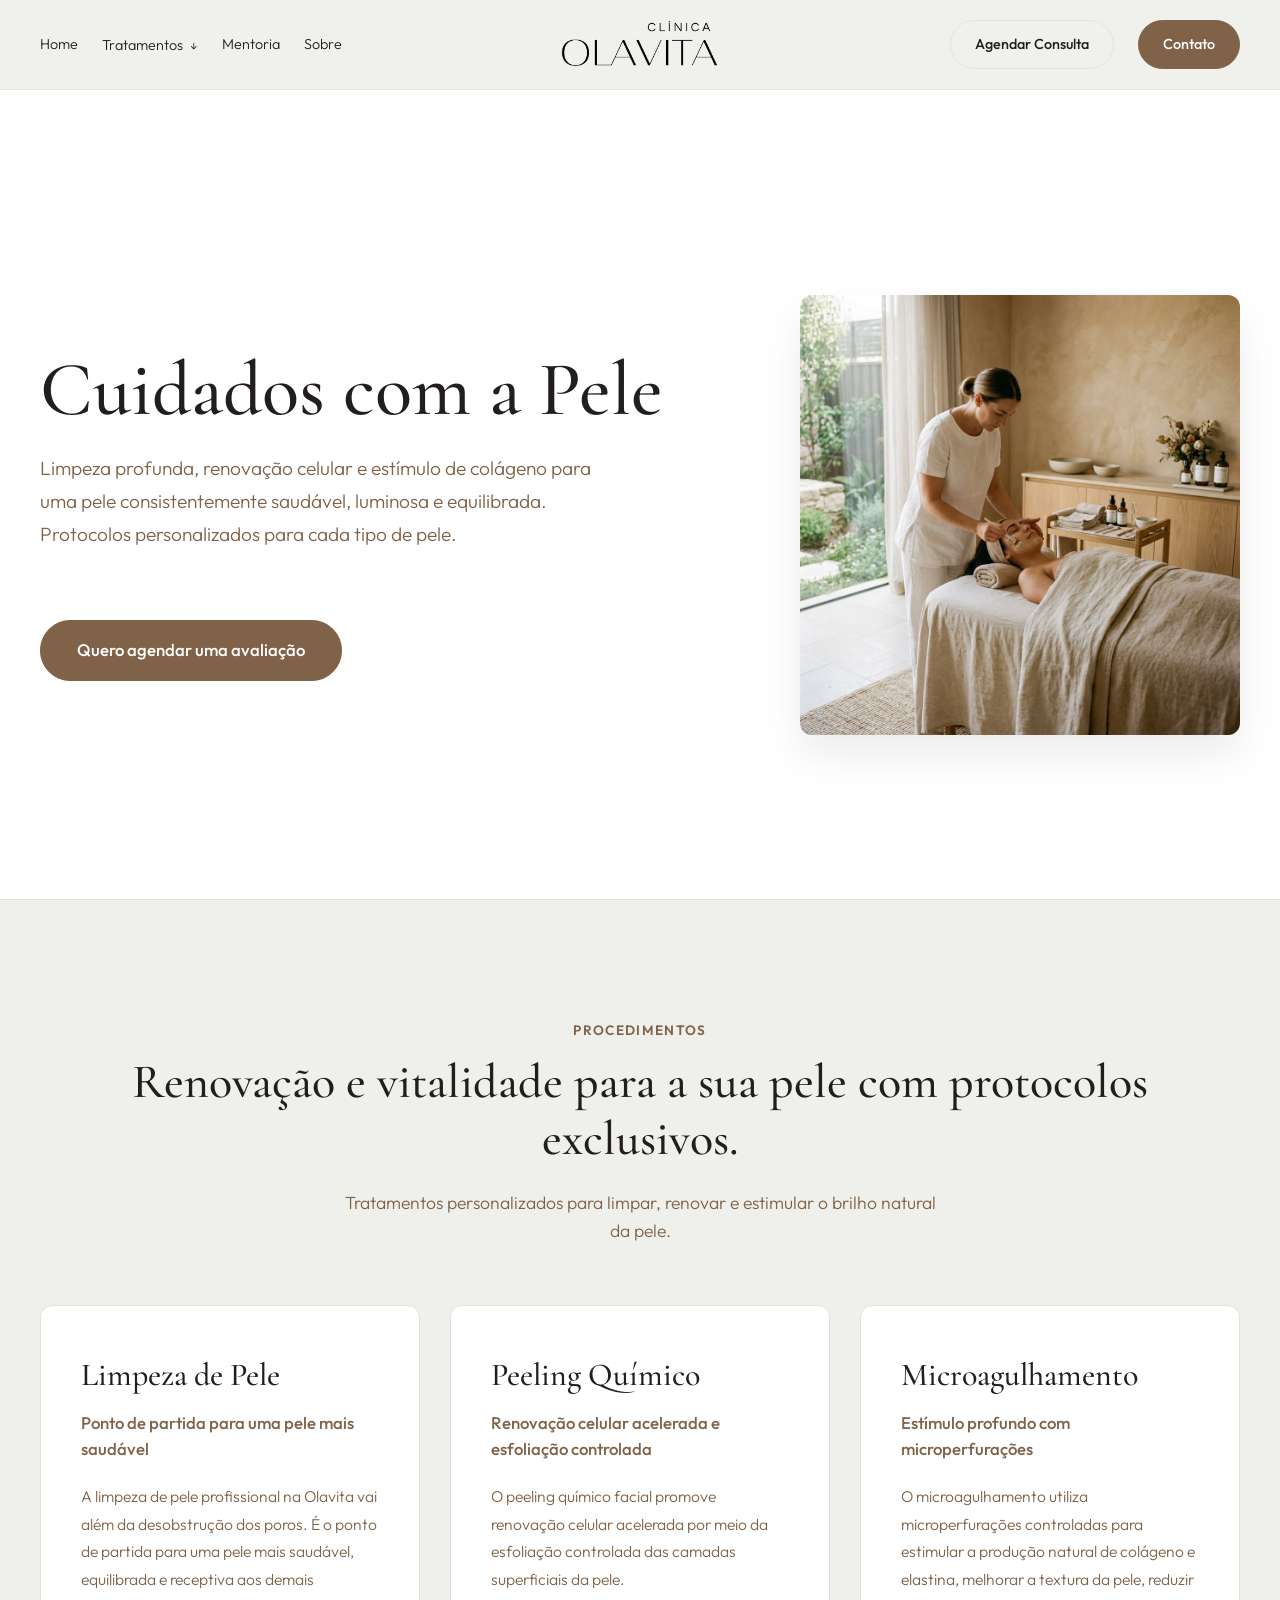
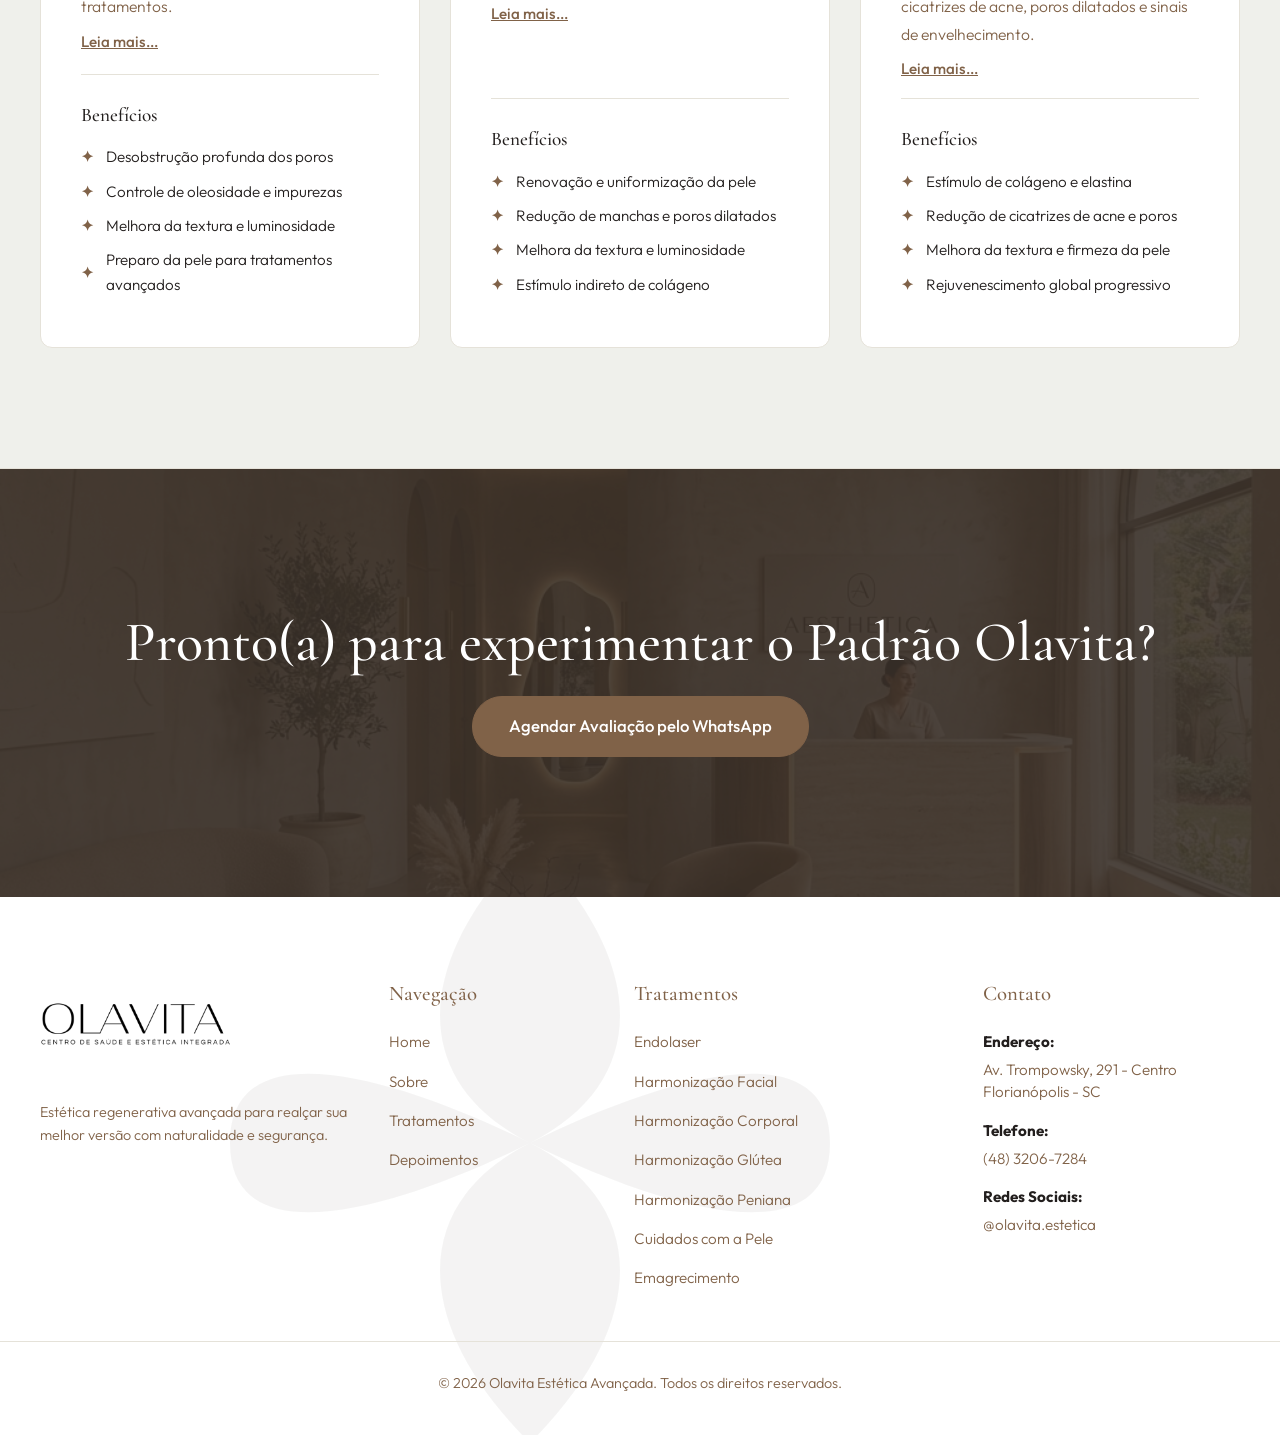
==== cuidados-pele.html @ 31200c5f "Add files via upload" ====
<!DOCTYPE html>
<html lang="pt-BR">
<head>
    <meta charset="UTF-8">
    <meta name="viewport" content="width=device-width, initial-scale=1.0">
    <title>Cuidados com a Pele - Olavita Estética Regenerativa</title>
    <meta name="description" content="Limpeza profunda, renovação celular e estímulo de colágeno para uma pele consistentemente saudável, luminosa e equilibrada.">
    <link rel="preconnect" href="https://fonts.googleapis.com">
    <link rel="preconnect" href="https://fonts.gstatic.com" crossorigin>
    <link href="https://fonts.googleapis.com/css2?family=Cormorant+Garamond:wght@400;500;600&family=Outfit:wght@300;400;500;600&display=swap" rel="stylesheet">
    <link rel="stylesheet" href="style.css">
    <link rel="icon" type="image/png" href="Favicon.png?v=3">
    <link rel="icon" type="image/svg+xml" href="Favicon.svg?v=3">
</head>
<body class="lp-endolaser-page">

    <nav class="navbar">
        <div class="nav-container">
            <div class="nav-left">
                <a href="index.html#hero" class="nav-link">Home</a>
                <div class="dropdown">
                    <a href="index.html#tratamentos" class="nav-link dropdown-toggle">Tratamentos <span class="arrow">↓</span></a>
                    <div class="dropdown-menu">
                        <a href="endolaser.html">Endolaser</a>
                        <a href="harmonizacao-facial.html">Harmonização Facial</a>
                        <a href="harmonizacao-corporal.html">Harmonização Corporal</a>
                        <a href="harmonizacao-glutea.html">Harmonização Glútea</a>
                        <a href="harmonizacao-peniana.html">Harmonização Peniana</a>
                        <a href="cuidados-pele.html">Cuidados com a Pele</a>
                        <a href="index.html#tratamentos">Emagrecimento</a>
                    </div>
                </div>
                <a href="mentoria.html" class="nav-link">Mentoria</a>
                <a href="index.html#apresentacao" class="nav-link">Sobre</a>
            </div>
            
            <a href="index.html#hero" class="brand">
                <img src="OLAVITA.pnginsta.png" alt="Olavita Logo" class="header-logo">
            </a>
            
            <div class="nav-right">
                <a href="index.html#agende" class="btn btn-outline">Agendar Consulta</a>
                <a href="index.html#agende" class="btn btn-primary">Contato</a>
            </div>

            <!-- Hamburger Button for Mobile -->
            <button class="hamburger-menu-btn" aria-label="Menu">
                <span class="hamburger-line"></span>
                <span class="hamburger-line"></span>
                <span class="hamburger-line"></span>
            </button>
        </div>

        <!-- Mobile Drawer Navigation -->
        <div class="mobile-drawer">
            <div class="mobile-drawer-content">
                <a href="index.html#hero" class="mobile-nav-link">Home</a>
                <div class="mobile-dropdown">
                    <a href="index.html#tratamentos" class="mobile-nav-link mobile-dropdown-toggle">Tratamentos <span class="arrow">↓</span></a>
                    <div class="mobile-dropdown-menu">
                        <a href="endolaser.html">Endolaser</a>
                        <a href="harmonizacao-facial.html">Harmonização Facial</a>
                        <a href="harmonizacao-corporal.html">Harmonização Corporal</a>
                        <a href="harmonizacao-glutea.html">Harmonização Glútea</a>
                        <a href="harmonizacao-peniana.html">Harmonização Peniana</a>
                        <a href="cuidados-pele.html">Cuidados com a Pele</a>
                        <a href="index.html#tratamentos">Emagrecimento</a>
                    </div>
                </div>
                <a href="mentoria.html" class="mobile-nav-link">Mentoria</a>
                <a href="index.html#apresentacao" class="mobile-nav-link">Sobre</a>
                <a href="index.html#agende" class="btn btn-primary mobile-cta">Agendar Consulta</a>
            </div>
        </div>
    </nav>

    <main>
        <!-- LP HERO -->
        <section class="lp-hero">
            <div class="lp-hero-container">
                <div class="lp-hero-content">
                    <h1 class="lp-hero-title">Cuidados com a Pele</h1>
                    <p class="lp-hero-lead">
                        Limpeza profunda, renovação celular e estímulo de colágeno para uma pele consistentemente saudável, luminosa e equilibrada. Protocolos personalizados para cada tipo de pele.
                    </p>
                    
                    <div class="lp-hero-actions" style="margin-top: 40px;">
                        <a href="https://wa.me/554832067284?text=Ol%C3%A1%2C%20gostaria%20de%20agendar%20uma%20avalia%C3%A7%C3%A3o%20para%20Cuidados%20com%20a%20Pele." target="_blank" class="btn btn-primary btn-large">Quero agendar uma avaliação</a>
                    </div>
                </div>
                
                <div class="lp-hero-visual">
                    <div class="lp-visual-frame">
                        <img src="luxury_spa_treatment.png" alt="Cuidados com a Pele Olavita" class="lp-visual-image">
                    </div>
                </div>
            </div>
        </section>

        <!-- PROCEDIMENTOS -->
        <section id="procedimentos" class="lp-workflow-section">
            <div class="container">
                <div class="lp-section-header text-center">
                    <span class="lp-section-tag">Procedimentos</span>
                    <h2 class="section-title">Renovação e vitalidade para a sua pele com protocolos exclusivos.</h2>
                    <p class="lp-section-desc">Tratamentos personalizados para limpar, renovar e estimular o brilho natural da pele.</p>
                </div>

                <div class="lp-procedures-grid-3">
                    <div class="lp-procedure-card-premium">
                        <h3 class="lp-procedure-card-title">Limpeza de Pele</h3>
                        <p class="lp-procedure-card-subtitle">Ponto de partida para uma pele mais saudável</p>
                        <p class="lp-procedure-card-text">A limpeza de pele profissional na Olavita vai além da desobstrução dos poros. É o ponto de partida para uma pele mais saudável, equilibrada e receptiva aos demais tratamentos.</p>
                        <p class="lp-procedure-card-text read-more-text">Realizada com protocolos personalizados para cada tipo de pele, remove impurezas, controla a oleosidade, melhora a textura e deixa a pele iluminada e renovada desde a primeira sessão.</p>
                        <button class="btn-read-more-card">Leia mais...</button>
                        
                        <h4 class="lp-procedure-benefits-title">Benefícios</h4>
                        <ul class="lp-procedure-benefits-list">
                            <li class="lp-benefit-bullet-item">
                                <span class="bullet-icon">✦</span>
                                <span>Desobstrução profunda dos poros</span>
                            </li>
                            <li class="lp-benefit-bullet-item">
                                <span class="bullet-icon">✦</span>
                                <span>Controle de oleosidade e impurezas</span>
                            </li>
                            <li class="lp-benefit-bullet-item">
                                <span class="bullet-icon">✦</span>
                                <span>Melhora da textura e luminosidade</span>
                            </li>
                            <li class="lp-benefit-bullet-item">
                                <span class="bullet-icon">✦</span>
                                <span>Preparo da pele para tratamentos avançados</span>
                            </li>
                        </ul>
                    </div>

                    <div class="lp-procedure-card-premium">
                        <h3 class="lp-procedure-card-title">Peeling Químico</h3>
                        <p class="lp-procedure-card-subtitle">Renovação celular acelerada e esfoliação controlada</p>
                        <p class="lp-procedure-card-text">O peeling químico facial promove renovação celular acelerada por meio da esfoliação controlada das camadas superficiais da pele.</p>
                        <p class="lp-procedure-card-text read-more-text">Indicado para manchas, textura irregular, poros dilatados e sinais de envelhecimento, entrega uma pele mais uniforme, luminosa e rejuvenescida. Na Olavita, os peelings são escolhidos conforme o tipo de pele e os objetivos de cada paciente, podendo ser utilizados isoladamente ou como parte de um protocolo de estética regenerativa.</p>
                        <button class="btn-read-more-card">Leia mais...</button>
                        
                        <h4 class="lp-procedure-benefits-title">Benefícios</h4>
                        <ul class="lp-procedure-benefits-list">
                            <li class="lp-benefit-bullet-item">
                                <span class="bullet-icon">✦</span>
                                <span>Renovação e uniformização da pele</span>
                            </li>
                            <li class="lp-benefit-bullet-item">
                                <span class="bullet-icon">✦</span>
                                <span>Redução de manchas e poros dilatados</span>
                            </li>
                            <li class="lp-benefit-bullet-item">
                                <span class="bullet-icon">✦</span>
                                <span>Melhora da textura e luminosidade</span>
                            </li>
                            <li class="lp-benefit-bullet-item">
                                <span class="bullet-icon">✦</span>
                                <span>Estímulo indireto de colágeno</span>
                            </li>
                        </ul>
                    </div>

                    <div class="lp-procedure-card-premium">
                        <h3 class="lp-procedure-card-title">Microagulhamento</h3>
                        <p class="lp-procedure-card-subtitle">Estímulo profundo com microperfurações</p>
                        <p class="lp-procedure-card-text">O microagulhamento utiliza microperfurações controladas para estimular a produção natural de colágeno e elastina, melhorar a textura da pele, reduzir cicatrizes de acne, poros dilatados e sinais de envelhecimento.</p>
                        <p class="lp-procedure-card-text read-more-text">Na Olavita, o procedimento é realizado com ativos regenerativos que potencializam os resultados, entregando uma pele mais firme, uniforme e visivelmente mais saudável ao longo das sessões.</p>
                        <button class="btn-read-more-card">Leia mais...</button>
                        
                        <h4 class="lp-procedure-benefits-title">Benefícios</h4>
                        <ul class="lp-procedure-benefits-list">
                            <li class="lp-benefit-bullet-item">
                                <span class="bullet-icon">✦</span>
                                <span>Estímulo de colágeno e elastina</span>
                            </li>
                            <li class="lp-benefit-bullet-item">
                                <span class="bullet-icon">✦</span>
                                <span>Redução de cicatrizes de acne e poros</span>
                            </li>
                            <li class="lp-benefit-bullet-item">
                                <span class="bullet-icon">✦</span>
                                <span>Melhora da textura e firmeza da pele</span>
                            </li>
                            <li class="lp-benefit-bullet-item">
                                <span class="bullet-icon">✦</span>
                                <span>Rejuvenescimento global progressivo</span>
                            </li>
                        </ul>
                    </div>
                </div>
            </div>
        </section>

        <!-- CTA FINAL -->
        <section class="lp-final-cta-section">
            <div class="container text-center">
                <h2 class="section-title">Pronto(a) para experimentar o Padrão Olavita?</h2>
                <a href="https://wa.me/554832067284?text=Ol%C3%A1%2C%20gostaria%20de%20agendar%20uma%20avalia%C3%A7%C3%A3o%20para%20Cuidados%20com%20a%20Pele%20na%20Olavita." target="_blank" class="btn btn-primary btn-large">Agendar Avaliação pelo WhatsApp</a>
            </div>
        </section>
    </main>

    <footer class="footer">
        <div class="container footer-grid">
            <div class="footer-col footer-brand-col">
                <a href="index.html#hero"><img src="OLAVITA.png" alt="Olavita Logo" class="footer-logo"></a>
                <p class="footer-desc">Estética regenerativa avançada para realçar sua melhor versão com naturalidade e segurança.</p>
            </div>
            <div class="footer-col">
                <h4>Navegação</h4>
                <a href="index.html#hero">Home</a>
                <a href="index.html#apresentacao">Sobre</a>
                <a href="index.html#tratamentos">Tratamentos</a>
                <a href="index.html#depoimentos">Depoimentos</a>
            </div>
            <div class="footer-col">
                <h4>Tratamentos</h4>
                <a href="endolaser.html">Endolaser</a>
                <a href="harmonizacao-facial.html">Harmonização Facial</a>
                <a href="harmonizacao-corporal.html">Harmonização Corporal</a>
                <a href="harmonizacao-glutea.html">Harmonização Glútea</a>
                <a href="harmonizacao-peniana.html">Harmonização Peniana</a>
                <a href="cuidados-pele.html">Cuidados com a Pele</a>
                <a href="index.html#tratamentos">Emagrecimento</a>
            </div>
            <div class="footer-col">
                <h4>Contato</h4>
                <div class="footer-contact-item">
                    <strong>Endereço:</strong>
                    <p>Av. Trompowsky, 291 - Centro<br>Florianópolis - SC</p>
                </div>
                <div class="footer-contact-item">
                    <strong>Telefone:</strong>
                    <p><a href="https://wa.me/554832067284" target="_blank">(48) 3206-7284</a></p>
                </div>
                <div class="footer-contact-item">
                    <strong>Redes Sociais:</strong>
                    <p><a href="https://instagram.com" target="_blank">@olavita.estetica</a></p>
                </div>
            </div>
        </div>
        <div class="container footer-bottom">
            <p>&copy; 2026 Olavita Estética Avançada. Todos os direitos reservados.</p>
        </div>
    </footer>

    <script>
        document.addEventListener('DOMContentLoaded', () => {
            // Smooth scrolling
            document.querySelectorAll('a[href^="#"]').forEach(anchor => {
                anchor.addEventListener('click', function (e) {
                    const targetId = this.getAttribute('href');
                    if(targetId === '#') return;
                    
                    const targetElement = document.querySelector(targetId);
                    if (targetElement) {
                        e.preventDefault();
                        targetElement.scrollIntoView({
                            behavior: 'smooth',
                            block: 'start'
                        });
                    }
                });
            });

            // Mobile Drawer Toggle
            const hamburgerBtn = document.querySelector('.hamburger-menu-btn');
            const mobileDrawer = document.querySelector('.mobile-drawer');

            if (hamburgerBtn && mobileDrawer) {
                hamburgerBtn.addEventListener('click', () => {
                    hamburgerBtn.classList.toggle('active');
                    mobileDrawer.classList.toggle('active');
                    document.body.classList.toggle('no-scroll');
                });

                mobileDrawer.querySelectorAll('a').forEach(link => {
                    link.addEventListener('click', () => {
                        hamburgerBtn.classList.remove('active');
                        mobileDrawer.classList.remove('active');
                        document.body.classList.remove('no-scroll');
                    });
                });
            }

            // Read More Toggle for Procedure Cards
            const readMoreBtns = document.querySelectorAll('.btn-read-more-card');
            readMoreBtns.forEach(btn => {
                btn.addEventListener('click', () => {
                    const card = btn.closest('.lp-procedure-card-premium');
                    const hiddenText = card.querySelector('.read-more-text');
                    if (hiddenText.style.display === 'block') {
                        hiddenText.style.display = 'none';
                        btn.textContent = 'Leia mais...';
                    } else {
                        hiddenText.style.display = 'block';
                        btn.textContent = 'Ler menos';
                    }
                });
            });
        });
    </script>
</body>
</html>
---- style.css ----
:root {
    /* Color Palette */
    --bg-color: #eff0eb;
    --text-main: #221e1d;
    --text-muted: #806248;
    --accent-color: #806248;
    --accent-hover: #221e1d;
    --border-color: #e5e2d9;
    --card-bg: #FFFFFF;
    --gold-color: #dfd0bb;
    
    /* Typography */
    --font-heading: 'Fromage', 'Cormorant Garamond', serif;
    --font-body: 'Outfit', sans-serif;
    
    /* Spacing & Sizes */
    --nav-height: 90px;
    --border-radius: 12px;
    --border-radius-arch: 200px 200px 12px 12px;
}

html {
    scroll-behavior: smooth;
    scroll-padding-top: var(--nav-height);
}

* {
    margin: 0;
    padding: 0;
    box-sizing: border-box;
}

body {
    font-family: var(--font-body);
    background-color: var(--bg-color);
    color: var(--text-main);
    line-height: 1.6;
    font-weight: 300; /* Outfit Light */
    -webkit-font-smoothing: antialiased;
}

a {
    text-decoration: none;
    color: inherit;
}

/* Typography */
h1, h2, h3, .brand {
    font-family: var(--font-heading);
    font-weight: 500;
}

p {
    color: var(--text-muted);
}

.text-center { text-align: center; }

/* Buttons */
.btn {
    display: inline-block;
    padding: 12px 24px;
    border-radius: 30px;
    font-size: 0.9rem;
    font-weight: 500;
    transition: all 0.3s ease;
    cursor: pointer;
}

.btn-primary {
    background-color: var(--accent-color);
    color: #fff;
    border: 1px solid var(--accent-color);
}

.btn-primary:hover {
    background-color: var(--accent-hover);
    border-color: var(--accent-hover);
}

.btn-outline {
    background-color: transparent;
    color: var(--text-main);
    border: 1px solid var(--border-color);
}

.btn-outline:hover {
    border-color: var(--accent-color);
    color: var(--accent-color);
}

.btn-text {
    background: none;
    color: var(--accent-color);
    border-bottom: 1px solid var(--accent-color);
    padding: 0 0 4px 0;
    border-radius: 0;
}

.btn-large {
    padding: 16px 36px;
    font-size: 1.05rem;
}

/* Navigation */
.navbar {
    position: fixed;
    top: 0;
    left: 0;
    width: 100%;
    height: var(--nav-height);
    background-color: rgba(239, 240, 235, 0.9);
    backdrop-filter: blur(10px);
    z-index: 1000;
    border-bottom: 1px solid rgba(229, 226, 217, 0.5);
}

.nav-container {
    max-width: 1280px;
    margin: 0 auto;
    padding: 0 40px;
    height: 100%;
    display: flex;
    align-items: center;
    justify-content: space-between;
}

.brand {
    display: flex;
    align-items: center;
    position: absolute;
    left: 50%;
    transform: translateX(-50%);
}

.header-logo {
    height: 53px;
    width: auto;
    object-fit: contain;
}

.nav-left, .nav-right {
    display: flex;
    align-items: center;
    gap: 24px;
}

.nav-link {
    font-size: 0.9rem;
    color: var(--text-main);
    transition: color 0.3s;
}

.nav-link:hover {
    color: var(--accent-color);
}

/* Dropdown */
.dropdown {
    position: relative;
    display: inline-block;
}

.dropdown-toggle .arrow {
    font-size: 0.8em;
    margin-left: 4px;
    transition: transform 0.3s;
}

.dropdown-menu {
    position: absolute;
    top: 100%;
    left: 0;
    background: var(--card-bg);
    min-width: 240px;
    box-shadow: 0 10px 30px rgba(0,0,0,0.05);
    border: 1px solid var(--border-color);
    border-radius: 8px;
    padding: 12px 0;
    opacity: 0;
    visibility: hidden;
    transform: translateY(10px);
    transition: all 0.3s ease;
}

.dropdown:hover .dropdown-menu {
    opacity: 1;
    visibility: visible;
    transform: translateY(0);
}

.dropdown-menu a {
    display: block;
    padding: 10px 20px;
    font-size: 0.9rem;
    color: var(--text-main);
    transition: background 0.2s, color 0.2s;
}

.dropdown-menu a:hover {
    background-color: var(--bg-color);
    color: var(--accent-color);
}

/* Layout Utilities */
.container {
    max-width: 1280px;
    margin: 0 auto;
    padding: 0 40px;
}

/* Hero Section */
.hero {
    min-height: 100vh;
    padding-top: var(--nav-height);
    display: flex;
    align-items: center;
    max-width: 1280px;
    margin: 0 auto;
    padding-left: 40px;
    padding-right: 40px;
}

.hero-content {
    flex: 1;
    padding-right: 60px;
}

.hero-title {
    font-size: 5rem;
    line-height: 1.1;
    margin-bottom: 24px;
    color: var(--text-main);
}

.hero-description {
    font-size: 1.1rem;
    margin-bottom: 20px;
    max-width: 500px;
}

.hero-actions {
    margin-top: 40px;
    display: flex;
    align-items: center;
    gap: 15px; /* Reduced gap to fit percentages better */
    width: 100%;
    max-width: 500px; /* Match description width */
}

.hero-actions .btn-primary {
    width: calc(65% - 7.5px);
    text-align: center;
    justify-content: center;
    padding: 16px 10px;
}

.hero-actions .btn-text {
    width: calc(35% - 7.5px);
    text-align: center;
    justify-content: center;
    padding: 16px 10px;
}

.hero-image-wrapper {
    flex: 1;
    display: flex;
    justify-content: flex-end;
    align-items: center;
}

.hero-image-arch {
    width: 90%;
    max-width: 500px;
    aspect-ratio: 4/5;
    border-radius: var(--border-radius-arch);
    overflow: hidden;
    box-shadow: 0 20px 40px rgba(0,0,0,0.08);
}

.hero-image {
    width: 100%;
    height: 100%;
    object-fit: cover;
}

/* Benefits Section */
.benefits-section {
    padding: 100px 0;
    background-color: var(--card-bg);
}

.benefits-grid {
    display: grid;
    grid-template-columns: repeat(3, 1fr);
    gap: 30px;
}

.benefit-card {
    background: var(--bg-color);
    padding: 45px 35px;
    border-radius: var(--border-radius);
    text-align: center;
    border: 1px solid var(--border-color);
    transition: all 0.4s cubic-bezier(0.16, 1, 0.3, 1);
}

.benefit-card:hover {
    transform: translateY(-5px);
    box-shadow: 0 20px 40px rgba(140, 112, 95, 0.08);
    border-color: var(--accent-color);
}

.benefit-icon {
    margin-bottom: 20px;
    display: flex;
    justify-content: center;
    align-items: center;
}

.benefit-icon-svg {
    width: 48px;
    height: 48px;
    color: var(--accent-color);
    transition: transform 0.4s ease;
}

.benefit-card:hover .benefit-icon-svg {
    transform: scale(1.12);
}

.benefit-card h3 {
    font-size: 1.4rem;
    font-family: var(--font-heading);
    margin-bottom: 12px;
    color: var(--text-main);
}

.benefit-card p {
    font-size: 0.95rem;
    color: var(--text-muted);
}

.benefit-card.featured {
    grid-column: 1 / -1;
    display: flex;
    align-items: center;
    justify-content: center;
    gap: 30px;
    text-align: left;
    background: #F4EAE0; /* Matches the about page card color */
    border-color: transparent;
    padding: 30px 50px;
}

.benefit-card.featured:hover {
    transform: translateY(-3px);
    box-shadow: 0 20px 40px rgba(0,0,0,0.05);
}

.benefit-card.featured .benefit-icon {
    margin-bottom: 0;
}

.benefit-card.featured .benefit-icon-svg {
    width: 56px;
    height: 56px;
}

.benefit-card.featured h3 {
    margin-bottom: 4px;
    font-size: 1.6rem;
}

.benefit-card.featured p {
    font-size: 1.05rem;
}

/* Webflow Style Section: About Massage Custom Layout */
.section.bottom-90px {
    padding-top: 20px;
    padding-bottom: 20px;
    margin-top: 80px;
    margin-bottom: 80px;
}

.container-default {
    max-width: 1280px;
    margin: 0 auto;
    padding: 0 40px;
}

.inner-container._1130px.center {
    max-width: 1130px;
    margin: 0 auto;
}

.about-massage-grid {
    display: grid;
    grid-template-columns: 1.05fr 0.95fr;
    align-items: start;
    position: relative;
    gap: 0px;
}

.image-wrapper {
    position: relative;
    z-index: 2; /* Image on top */
    transform: translate(-30px, -45px); /* Displaces image diagonally up and left */
    box-shadow: 0 20px 40px rgba(0,0,0,0.06);
}

.image.fit-cover._w-h-100 {
    width: 100%;
    height: 520px;
    object-fit: cover;
    display: block;
}

.card.v3 {
    background-color: #F4EAE0;
    padding: 60px 60px 60px 120px; /* Big left padding to keep text safe from image overlap */
    z-index: 1; /* Card goes underneath the image */
    margin-left: -100px; /* Pulls the card container under the image */
    transform: translate(30px, 45px); /* Displaces text section diagonally down and right */
    box-shadow: 0 30px 60px rgba(0,0,0,0.05);
    display: flex;
    flex-direction: column;
    gap: 20px;
}

.display-9 {
    font-family: var(--font-heading);
    font-size: 2.5rem;
    color: var(--text-main);
    font-weight: 500;
}

.mg-bottom-small {
    margin-bottom: 20px;
}

.mg-bottom-12px {
    margin-bottom: 12px;
}

.card.v3 p {
    font-size: 1rem;
    color: var(--text-muted);
    line-height: 1.7;
}

/* Results */
.results-section {
    padding: 100px 0;
    background-color: var(--card-bg);
}

.results-container {
    max-width: 800px;
}

.results-text {
    font-size: 1.2rem;
}

/* Section Title & Subtitle */
.section-title {
    font-size: 3rem;
    color: var(--text-main);
    line-height: 1.2;
    margin-bottom: 20px;
}

.section-subtitle {
    font-family: var(--font-heading);
    font-size: 1.5rem;
    color: var(--accent-color);
    margin-bottom: 12px;
    font-weight: 500;
}

/* Presentation Section (Seção 2) */
.presentation-section {
    padding: 120px 0;
    background-color: var(--card-bg);
    border-bottom: 1px solid var(--border-color);
}

.presentation-header {
    max-width: 900px;
    margin: 0 auto 80px;
}

.differentiators-title-container {
    margin-bottom: 40px;
}

.differentiators-tag {
    display: inline-block;
    background-color: #F4EAE0;
    color: var(--accent-color);
    padding: 6px 18px;
    border-radius: 30px;
    font-size: 0.8rem;
    font-weight: 600;
    letter-spacing: 0.08em;
    text-transform: uppercase;
    margin-bottom: 8px;
}

.differentiators-intro {
    font-size: 1.1rem;
    color: var(--text-muted);
}

.differentiators-grid {
    display: grid;
    grid-template-columns: repeat(3, 1fr);
    gap: 30px;
}

.differentiator-card {
    background-color: var(--bg-color);
    padding: 50px 35px;
    border-radius: var(--border-radius);
    border: 1px solid var(--border-color);
    text-align: center;
    transition: all 0.4s cubic-bezier(0.16, 1, 0.3, 1);
}

.differentiator-card:hover {
    transform: translateY(-5px);
    border-color: var(--accent-color);
    box-shadow: 0 20px 40px rgba(140, 112, 95, 0.08);
}

.diff-icon-wrapper {
    width: 64px;
    height: 64px;
    background-color: #F4EAE0;
    border-radius: 50%;
    display: flex;
    justify-content: center;
    align-items: center;
    margin: 0 auto 28px;
    color: var(--accent-color);
    transition: transform 0.4s ease;
}

.differentiator-card:hover .diff-icon-wrapper {
    transform: scale(1.08);
}

.diff-icon-wrapper svg {
    width: 30px;
    height: 30px;
}

.differentiator-card h3 {
    font-size: 1.4rem;
    margin-bottom: 12px;
    color: var(--text-main);
}

.differentiator-card p {
    font-size: 0.95rem;
    color: var(--text-muted);
    line-height: 1.6;
}

/* Treatments Section (Seção 3) */
.treatments-section {
    padding: 120px 0;
    background-color: var(--bg-color);
}

.treatments-section .section-title {
    margin-bottom: 60px;
}

.treatments-grid {
    display: grid;
    grid-template-columns: repeat(3, 1fr);
    gap: 30px;
}

.treatment-card {
    background-color: var(--card-bg);
    padding: 45px 35px;
    border-radius: var(--border-radius);
    border: 1px solid var(--border-color);
    transition: all 0.4s cubic-bezier(0.16, 1, 0.3, 1);
    display: flex;
    flex-direction: column;
    align-items: flex-start;
}

.treatment-card:hover {
    transform: translateY(-5px);
    border-color: var(--accent-color);
    box-shadow: 0 20px 40px rgba(0,0,0,0.04);
}

.treatment-badge {
    background-color: var(--bg-color);
    border: 1px solid var(--border-color);
    color: var(--accent-color);
    font-size: 0.75rem;
    font-weight: 500;
    padding: 4px 14px;
    border-radius: 20px;
    margin-bottom: 20px;
    text-transform: uppercase;
    letter-spacing: 0.05em;
}

.treatment-card h3 {
    font-size: 1.45rem;
    margin-bottom: 12px;
    color: var(--text-main);
}

.treatment-card p {
    font-size: 0.95rem;
    color: var(--text-muted);
    line-height: 1.6;
}

.featured-treatment {
    grid-column: span 3;
    flex-direction: row;
    align-items: center;
    justify-content: space-between;
    background-color: #F4EAE0;
    border-color: transparent;
    padding: 30px 45px;
}

.featured-treatment:hover {
    border-color: var(--accent-color);
}

.featured-treatment .treatment-badge {
    margin-bottom: 0;
    background-color: var(--card-bg);
}

.featured-treatment-content {
    flex: 1;
    margin-right: 30px;
}

/* Highlights Section (Seção 4) */
.highlights-section {
    padding: 120px 0;
    background-color: var(--card-bg);
}

.highlights-section .section-title {
    margin-bottom: 60px;
}

.highlights-grid {
    display: grid;
    grid-template-columns: repeat(3, 1fr);
    gap: 30px;
}

.highlight-card {
    background-color: var(--bg-color);
    border-radius: var(--border-radius);
    overflow: hidden;
    border: 1px solid var(--border-color);
    transition: all 0.4s cubic-bezier(0.16, 1, 0.3, 1);
    display: flex;
    flex-direction: column;
}

.highlight-card:hover {
    transform: translateY(-5px);
    border-color: var(--accent-color);
    box-shadow: 0 20px 40px rgba(0,0,0,0.06);
}

.highlight-image-wrapper {
    width: 100%;
    height: 250px;
    overflow: hidden;
}

.highlight-image {
    width: 100%;
    height: 100%;
    object-fit: cover;
    transition: transform 0.6s cubic-bezier(0.16, 1, 0.3, 1);
}

.highlight-card:hover .highlight-image {
    transform: scale(1.05);
}

.highlight-content {
    padding: 35px;
    display: flex;
    flex-direction: column;
    flex-grow: 1;
    align-items: flex-start;
    gap: 15px;
}

.highlight-content h3 {
    font-size: 1.5rem;
    color: var(--text-main);
}

.highlight-content p {
    font-size: 0.95rem;
    color: var(--text-muted);
    line-height: 1.65;
    flex-grow: 1;
}

.highlight-content .btn {
    margin-top: 10px;
}

/* Team Section (Seção 5) */
.team-section {
    padding: 120px 0;
    background-color: var(--bg-color);
    border-top: 1px solid var(--border-color);
    border-bottom: 1px solid var(--border-color);
}

.team-grid {
    display: grid;
    grid-template-columns: 1fr 1.2fr;
    gap: 80px;
    align-items: center;
}

.team-image-wrapper {
    display: flex;
    justify-content: center;
}

.team-image-frame {
    width: 100%;
    max-width: 420px;
    aspect-ratio: 1/1;
    border-radius: 50%;
    overflow: hidden;
    box-shadow: 0 20px 45px rgba(0, 0, 0, 0.08);
    border: 8px solid #FFF;
}

.team-image {
    width: 100%;
    height: 100%;
    object-fit: cover;
}

.team-content {
    display: flex;
    flex-direction: column;
    align-items: flex-start;
    gap: 16px;
}

.team-subtitle {
    font-size: 0.85rem;
    text-transform: uppercase;
    letter-spacing: 0.12em;
    color: var(--accent-color);
    font-weight: 600;
}

.team-name {
    font-size: 3.5rem;
    color: var(--text-main);
    line-height: 1.1;
}

.team-role {
    font-size: 1.2rem;
    font-style: italic;
    color: var(--text-muted);
    margin-top: -8px;
}

.team-description {
    font-size: 1.05rem;
    line-height: 1.75;
    color: var(--text-muted);
    margin-bottom: 15px;
}

/* Testimonials Section (Seção 6) */
.testimonials-section {
    padding: 120px 0;
    background-color: var(--card-bg);
}

.testimonials-section .section-title {
    margin-bottom: 60px;
}

.testimonials-grid {
    display: grid;
    grid-template-columns: repeat(3, 1fr);
    gap: 30px;
}

.testimonial-card {
    background-color: var(--bg-color);
    padding: 45px 35px;
    border-radius: var(--border-radius);
    border: 1px solid var(--border-color);
    display: flex;
    flex-direction: column;
    gap: 24px;
    transition: all 0.4s cubic-bezier(0.16, 1, 0.3, 1);
}

.testimonial-card:hover {
    transform: translateY(-5px);
    border-color: var(--accent-color);
    box-shadow: 0 20px 40px rgba(0,0,0,0.03);
}

.testimonial-stars {
    color: #D4AF37;
    font-size: 1.2rem;
    letter-spacing: 2px;
}

.testimonial-text {
    font-size: 1rem;
    line-height: 1.7;
    color: var(--text-muted);
    font-style: italic;
    flex-grow: 1;
}

.testimonial-author {
    display: flex;
    flex-direction: column;
    border-top: 1px solid var(--border-color);
    padding-top: 18px;
}

.author-name {
    font-weight: 600;
    color: var(--text-main);
    font-size: 1rem;
}

.author-procedure {
    font-size: 0.85rem;
    color: var(--accent-color);
    margin-top: 4px;
    font-weight: 500;
}

/* CTA Section (Seção 7) */
.cta-section {
    padding: 150px 0;
    position: relative;
    background-image: url('cta_bg.png');
    background-size: cover;
    background-position: center;
    background-repeat: no-repeat;
    color: #fff;
    z-index: 1;
}

.cta-section::before {
    content: '';
    position: absolute;
    top: 0;
    left: 0;
    width: 100%;
    height: 100%;
    background-color: rgba(58, 49, 43, 0.9);
    z-index: -1;
}

.cta-container {
    position: relative;
    z-index: 2;
    max-width: 800px;
    margin: 0 auto;
    padding: 0 40px;
}

.cta-section .cta-title {
    font-size: 3.5rem;
    margin-bottom: 40px;
    color: #FFF;
}

/* Footer */
.footer {
    position: relative;
    padding: 80px 0 40px;
    background-color: var(--card-bg);
    overflow: hidden;
}

.footer::before {
    content: "";
    position: absolute;
    top: -10%;
    left: 18%;
    width: 600px;
    height: 600px;
    background-image: url('data:image/svg+xml;utf8,<svg xmlns="http://www.w3.org/2000/svg" viewBox="0 0 100 100"><path fill="%233A312B" d="M50 0 C 70 20, 70 40, 50 50 C 70 40, 100 30, 100 50 C 100 70, 70 60, 50 50 C 70 60, 70 80, 50 100 C 30 80, 30 60, 50 50 C 30 60, 0 70, 0 50 C 0 30, 30 40, 50 50 C 30 40, 30 20, 50 0 Z" /></svg>');
    background-size: contain;
    background-repeat: no-repeat;
    background-position: center;
    opacity: 0.05;
    z-index: 0;
    pointer-events: none;
}

.footer .container {
    position: relative;
    z-index: 1;
}

.footer-logo {
    height: 92px;
    width: auto;
    object-fit: contain;
}

.footer-grid {
    display: grid;
    grid-template-columns: 1.2fr 0.8fr 1.2fr 1fr;
    gap: 40px;
    margin-bottom: 50px;
    align-items: start;
}

.footer-col {
    display: flex;
    flex-direction: column;
    gap: 15px;
    align-items: flex-start;
    text-align: left;
}

.footer-desc {
    font-size: 0.9rem;
    color: var(--text-muted);
    margin-top: 10px;
    line-height: 1.6;
}

.footer-col h4 {
    font-family: var(--font-heading);
    font-size: 1.3rem;
    color: var(--accent-color);
    font-weight: 500;
    margin-bottom: 5px;
}

.footer-col a {
    font-size: 0.95rem;
    color: var(--text-muted);
    transition: color 0.3s;
}

.footer-col a:hover {
    color: var(--accent-color);
}

.footer-contact-item {
    font-size: 0.95rem;
    color: var(--text-muted);
}

.footer-contact-item strong {
    color: var(--text-main);
    display: block;
    margin-bottom: 4px;
}

.footer-contact-item p {
    color: var(--text-muted);
    line-height: 1.5;
}

.footer-contact-item a {
    color: var(--text-muted);
    text-decoration: none;
    transition: color 0.3s;
}

.footer-contact-item a:hover {
    color: var(--accent-color);
}

.footer-bottom {
    border-top: 1px solid var(--border-color);
    padding-top: 30px;
    text-align: center;
    font-size: 0.9rem;
    color: var(--text-muted);
}

@media (max-width: 768px) {
    .footer-grid {
        grid-template-columns: 1fr;
        gap: 40px;
    }
}

/* Animations */
@keyframes fadeInUp {
    from {
        opacity: 0;
        transform: translateY(20px);
    }
    to {
        opacity: 1;
        transform: translateY(0);
    }
}

.fade-up {
    animation: fadeInUp 1s cubic-bezier(0.16, 1, 0.3, 1) forwards;
    opacity: 0;
}

@keyframes fadeIn {
    from { opacity: 0; }
    to { opacity: 1; }
}

.fade-in {
    animation: fadeIn 1.5s ease forwards;
    opacity: 0;
}

.delay-1 { animation-delay: 0.2s; }
.delay-2 { animation-delay: 0.4s; }
.delay-3 { animation-delay: 0.6s; }

/* Mobile Menu Toggle Button */
.hamburger-menu-btn {
    display: none;
    background-color: var(--accent-color);
    border: none;
    border-radius: 8px;
    width: 48px;
    height: 48px;
    cursor: pointer;
    flex-direction: column;
    justify-content: center;
    align-items: center;
    gap: 5px;
    padding: 0;
    z-index: 1001;
    transition: background-color 0.3s;
}

.hamburger-line {
    display: block;
    width: 20px;
    height: 2px;
    background-color: #ffffff;
    border-radius: 2px;
    transition: transform 0.3s, opacity 0.3s;
}

.hamburger-menu-btn.active .hamburger-line:nth-child(1) {
    transform: translateY(7px) rotate(45deg);
}

.hamburger-menu-btn.active .hamburger-line:nth-child(2) {
    opacity: 0;
}

.hamburger-menu-btn.active .hamburger-line:nth-child(3) {
    transform: translateY(-7px) rotate(-45deg);
}

/* Mobile Drawer */
.mobile-drawer {
    position: fixed;
    top: var(--nav-height);
    left: 0;
    width: 100%;
    height: calc(100vh - var(--nav-height));
    background-color: var(--bg-color);
    z-index: 999;
    transform: translateX(100%);
    transition: transform 0.4s cubic-bezier(0.16, 1, 0.3, 1);
    border-top: 1px solid var(--border-color);
    overflow-y: auto;
}

.mobile-drawer.active {
    transform: translateX(0);
}

.mobile-drawer-content {
    display: flex;
    flex-direction: column;
    padding: 40px 20px;
    gap: 25px;
}

.mobile-nav-link {
    font-family: var(--font-heading);
    font-size: 1.8rem;
    color: var(--text-main);
    border-bottom: 1px solid var(--border-color);
    padding-bottom: 15px;
    display: block;
}

/* Mobile Dropdown */
.mobile-dropdown {
    border-bottom: 1px solid var(--border-color);
    padding-bottom: 15px;
}

.mobile-dropdown-toggle {
    border-bottom: none;
    padding-bottom: 0;
    display: flex;
    justify-content: space-between;
    align-items: center;
}

.mobile-dropdown-toggle .arrow {
    transition: transform 0.3s;
}

.mobile-dropdown-menu {
    display: none;
    flex-direction: column;
    gap: 15px;
    padding-left: 20px;
    margin-top: 15px;
}

.mobile-dropdown-menu.active {
    display: flex;
}

.mobile-dropdown-menu a {
    font-size: 1.2rem;
    color: var(--text-muted);
}

.mobile-cta {
    margin-top: 20px;
    text-align: center;
    font-size: 1.1rem;
    padding: 16px;
    display: block;
}

body.no-scroll {
    overflow: hidden;
}

/* Responsive Styles for Mobile and Tablets */
@media (max-width: 992px) {
    .footer {
        border-top: 2px solid #3A312B; /* Keep divider line only on mobile devices */
    }

    /* Navbar Hamburger */
    .hamburger-menu-btn {
        display: flex;
        margin-left: auto;
    }
    
    .nav-left, .nav-right {
        display: none;
    }

    .brand {
        position: static;
        transform: none;
    }

    .nav-container {
        padding-left: 20px;
        padding-right: 20px;
    }

    /* Container adjustments */
    .container {
        padding-left: 20px !important;
        padding-right: 20px !important;
    }

    /* Hero Responsive */
    .hero {
        flex-direction: column;
        padding-top: calc(var(--nav-height) + 30px);
        padding-bottom: 60px;
        padding-left: 20px !important;
        padding-right: 20px !important;
        text-align: left;
        min-height: auto;
    }

    .hero-content {
        padding-right: 0;
        margin-bottom: 40px;
        display: flex;
        flex-direction: column;
        align-items: flex-start;
    }

    .hero-title {
        font-size: 3rem;
    }

    .hero-image-wrapper {
        justify-content: center;
        width: 100%;
    }

    .hero-image-arch {
        width: 100%;
        max-width: 380px;
    }

    /* Presentation Responsive */
    .presentation-section {
        padding: 60px 0;
    }

    .presentation-header {
        margin-bottom: 50px;
    }

    .section-title {
        font-size: 2.2rem;
    }

    .differentiators-grid {
        grid-template-columns: 1fr;
        gap: 20px;
    }

    .differentiator-card {
        padding: 40px 25px;
    }

    /* Treatments Responsive */
    .treatments-section {
        padding: 60px 0;
    }

    .treatments-grid {
        grid-template-columns: repeat(2, 1fr);
        gap: 20px;
    }

    .treatment-card {
        padding: 35px 25px;
    }

    .featured-treatment {
        grid-column: span 2;
        flex-direction: column;
        align-items: flex-start;
        gap: 15px;
    }

    .featured-treatment-content {
        margin-right: 0;
        margin-bottom: 10px;
    }

    /* Highlights Responsive */
    .highlights-section {
        padding: 60px 0;
    }

    .highlights-grid {
        grid-template-columns: 1fr;
        gap: 25px;
    }

    .highlight-image-wrapper {
        height: 220px;
    }

    /* Team Responsive */
    .team-section {
        padding: 60px 0;
    }

    .team-grid {
        grid-template-columns: 1fr;
        gap: 40px;
        text-align: center;
    }

    .team-image-frame {
        max-width: 320px;
    }

    .team-content {
        align-items: center;
    }

    .team-name {
        font-size: 2.8rem;
    }

    /* Testimonials Responsive */
    .testimonials-section {
        padding: 60px 0;
    }

    .testimonials-grid {
        grid-template-columns: 1fr;
        gap: 20px;
    }

    /* CTA Final Responsive */
    .cta-section {
        padding: 80px 20px;
    }

    .cta-section .cta-title {
        font-size: 2.4rem;
        margin-bottom: 30px;
    }

    /* Footer Mobile Alignment to the Left */
    .footer-grid {
        grid-template-columns: 1fr;
        gap: 40px;
    }

    .footer-col {
        align-items: flex-start !important;
        text-align: left !important;
    }

    .footer::before {
        left: -100px;
        top: 329px;
        transform: none;
        width: 650px;
        height: 650px;
    }

    /* Original benefits and layout responsiveness rules for endolaser.html */
    .benefits-section {
        padding: 50px 0 !important;
    }

    .section.bottom-90px {
        padding-top: 50px !important;
        padding-bottom: 50px !important;
        margin-top: 0 !important;
        margin-bottom: 0 !important;
    }

    .about-massage-grid {
        grid-template-columns: 1fr;
        gap: 0;
    }

    .image-wrapper {
        transform: none;
        width: 100%;
        max-width: 100%;
    }

    .image.fit-cover._w-h-100 {
        height: 350px;
    }

    .card.v3 {
        margin-left: 0;
        margin-top: -30px;
        transform: none;
        padding: 40px 20px;
        z-index: 3;
    }

    .display-9 {
        font-size: 2rem;
    }

    .results-section {
        padding: 50px 0 !important;
    }

    .results-section .section-title {
        margin-top: 0;
    }

    .results-text {
        font-size: 1.1rem;
        margin-bottom: 0;
    }
}

@media (max-width: 600px) {
    .treatments-grid {
        grid-template-columns: 1fr;
    }

    .featured-treatment {
        grid-column: span 1;
    }
}

/* LP Endolaser Page Styles */
.lp-endolaser-page {
    background-color: #FAF8F5;
}

.lp-badge {
    display: inline-block;
    background-color: #F4EAE0;
    color: var(--accent-color);
    padding: 6px 16px;
    border-radius: 30px;
    font-size: 0.8rem;
    font-weight: 600;
    letter-spacing: 0.08em;
    margin-bottom: 20px;
    text-transform: uppercase;
}

.lp-hero {
    min-height: 100vh;
    padding-top: calc(var(--nav-height) + 40px);
    display: flex;
    align-items: center;
    background-color: var(--card-bg);
    border-bottom: 1px solid var(--border-color);
}

.lp-hero-container {
    max-width: 1280px;
    margin: 0 auto;
    padding: 0 40px;
    display: grid;
    grid-template-columns: 1.1fr 0.9fr;
    gap: 60px;
    align-items: center;
    width: 100%;
}

.lp-hero-content {
    display: flex;
    flex-direction: column;
    align-items: flex-start;
}

.lp-hero-title {
    font-size: 4.8rem;
    line-height: 1.1;
    color: var(--text-main);
    margin-bottom: 20px;
}

.lp-hero-lead {
    font-size: 1.2rem;
    color: var(--text-muted);
    line-height: 1.7;
    margin-bottom: 30px;
    max-width: 580px;
}

.lp-hero-bullets {
    display: flex;
    flex-direction: column;
    gap: 16px;
    margin-bottom: 40px;
}

.lp-bullet-item {
    display: flex;
    align-items: center;
    gap: 12px;
    font-size: 1.05rem;
    color: var(--text-main);
    font-weight: 400;
}

.lp-bullet-item .bullet-icon {
    color: var(--accent-color);
    font-weight: 600;
}

.lp-hero-actions {
    display: flex;
    gap: 20px;
    width: 100%;
}

.lp-hero-actions .btn {
    flex: unset;
}

.lp-hero-visual {
    position: relative;
    display: flex;
    justify-content: flex-end;
    align-items: center;
}

.lp-visual-frame {
    width: 90%;
    max-width: 440px;
    aspect-ratio: 1/1;
    border-radius: var(--border-radius);
    overflow: hidden;
    box-shadow: 0 20px 40px rgba(0,0,0,0.08);
}

.lp-visual-image {
    width: 100%;
    height: 100%;
    object-fit: cover;
}

.lp-visual-card {
    position: absolute;
    bottom: 30px;
    left: 10px;
    background-color: var(--card-bg);
    padding: 20px 25px;
    border-radius: var(--border-radius);
    box-shadow: 0 15px 35px rgba(0,0,0,0.06);
    border: 1px solid var(--border-color);
    display: flex;
    align-items: center;
    gap: 15px;
}

.lp-card-number {
    font-family: var(--font-heading);
    font-size: 2.8rem;
    color: var(--accent-color);
    font-weight: 500;
    line-height: 1;
}

.lp-card-text {
    display: flex;
    flex-direction: column;
}

.lp-card-text strong {
    color: var(--text-main);
    font-size: 0.95rem;
}

.lp-card-text span {
    color: var(--text-muted);
    font-size: 0.8rem;
}

/* Workflow Section (Como Funciona) */
.lp-workflow-section {
    padding: 120px 0;
    background-color: var(--bg-color);
}

.lp-section-tag {
    font-size: 0.85rem;
    text-transform: uppercase;
    letter-spacing: 0.1em;
    color: var(--accent-color);
    font-weight: 600;
    display: block;
    margin-bottom: 12px;
}

.lp-section-desc {
    font-size: 1.1rem;
    color: var(--text-muted);
    max-width: 600px;
    margin: 0 auto;
}

.lp-workflow-steps {
    display: grid;
    grid-template-columns: repeat(4, 1fr);
    gap: 30px;
    margin-top: 60px;
}

.lp-carousel-container {
    position: relative;
    width: 100%;
    margin-top: 60px;
    display: flex;
    align-items: center;
}

.lp-carousel-viewport {
    overflow: hidden;
    width: 100%;
    padding: 15px 0; /* Prevents card shadows from being clipped */
    margin: -15px 0;
}

.lp-carousel-track {
    display: flex;
    transition: transform 0.5s cubic-bezier(0.25, 1, 0.5, 1);
    gap: 30px;
}

.lp-carousel-track .lp-step-card {
    flex: 0 0 calc((100% - 60px) / 3);
    max-width: calc((100% - 60px) / 3);
    box-sizing: border-box;
}

.lp-carousel-btn {
    position: absolute;
    top: 50%;
    transform: translateY(-50%);
    background: var(--card-bg);
    border: 1px solid var(--border-color);
    color: var(--accent-color);
    width: 48px;
    height: 48px;
    border-radius: 50%;
    display: flex;
    justify-content: center;
    align-items: center;
    cursor: pointer;
    z-index: 10;
    transition: all 0.3s ease;
    box-shadow: 0 4px 12px rgba(0, 0, 0, 0.05);
}

.lp-carousel-btn:hover {
    background: var(--accent-color);
    color: #fff;
    border-color: var(--accent-color);
    transform: translateY(-50%) scale(1.05);
}

.lp-carousel-btn.prev-btn {
    left: -24px;
}

.lp-carousel-btn.next-btn {
    right: -24px;
}

.lp-carousel-dots {
    display: flex;
    justify-content: center;
    gap: 10px;
    margin-top: 30px;
}

.lp-carousel-dots .dot {
    width: 10px;
    height: 10px;
    border-radius: 50%;
    background-color: var(--border-color);
    cursor: pointer;
    transition: all 0.3s ease;
}

.lp-carousel-dots .dot.active {
    background-color: var(--accent-color);
    transform: scale(1.2);
}

@media (max-width: 992px) {
    .lp-carousel-track {
        gap: 20px;
    }
    .lp-carousel-track .lp-step-card {
        flex: 0 0 calc((100% - 20px) / 2);
        max-width: calc((100% - 20px) / 2);
    }
    .lp-carousel-btn.prev-btn {
        left: -15px;
    }
    .lp-carousel-btn.next-btn {
        right: -15px;
    }
}

@media (max-width: 768px) {
    .lp-carousel-btn {
        width: 40px;
        height: 40px;
    }
    .lp-carousel-btn.prev-btn {
        left: -10px;
    }
    .lp-carousel-btn.next-btn {
        right: -10px;
    }
}

@media (max-width: 600px) {
    .lp-carousel-track .lp-step-card {
        flex: 0 0 100%;
        max-width: 100%;
    }
}

/* LP 3-Card Grid Layout Styles */
.lp-procedures-grid-3 {
    display: grid;
    grid-template-columns: repeat(3, 1fr);
    gap: 30px;
    margin-top: 60px;
    max-width: 1200px;
    margin-left: auto;
    margin-right: auto;
}

@media (max-width: 1024px) {
    .lp-procedures-grid-3 {
        grid-template-columns: repeat(2, 1fr);
        gap: 30px;
    }
}

@media (max-width: 768px) {
    .lp-procedures-grid-3 {
        grid-template-columns: 1fr;
        max-width: 500px;
    }
}.lp-step-card {
    background-color: var(--card-bg);
    padding: 40px 30px;
    border-radius: var(--border-radius);
    border: 1px solid var(--border-color);
    position: relative;
    transition: all 0.4s ease;
}

.lp-step-card:hover {
    transform: translateY(-5px);
    border-color: var(--accent-color);
    box-shadow: 0 15px 30px rgba(0,0,0,0.03);
}

.step-num {
    font-family: var(--font-heading);
    font-size: 3rem;
    color: #F4EAE0;
    font-weight: 600;
    line-height: 1;
    margin-bottom: 20px;
}
.lp-step-card-title {
    font-family: var(--font-heading);
    font-size: 1.8rem;
    color: var(--text-main);
    font-weight: 500;
    line-height: 1.2;
    margin-bottom: 15px;
}

.lp-step-card h3 {
    font-size: 1.3rem;
    margin-bottom: 12px;
    color: var(--text-main);
}

.lp-step-card p {
    font-size: 0.95rem;
    color: var(--text-muted);
    line-height: 1.6;
}

/* Areas Section */
.lp-areas-section {
    padding: 120px 0;
    background-color: var(--card-bg);
    border-bottom: 1px solid var(--border-color);
}

.lp-areas-container {
    display: grid;
    grid-template-columns: 1.2fr 0.8fr;
    gap: 80px;
    align-items: stretch;
}

.lp-areas-content {
    display: flex;
    flex-direction: column;
    align-items: flex-start;
}

.lp-areas-list {
    margin-top: 40px;
    display: flex;
    flex-direction: column;
    gap: 30px;
    width: 100%;
}

.lp-area-group h4 {
    font-family: var(--font-heading);
    font-size: 1.4rem;
    color: var(--text-main);
    margin-bottom: 15px;
    font-weight: 500;
}

.lp-area-tags {
    display: flex;
    flex-wrap: wrap;
    gap: 12px;
}

.area-tag {
    background-color: var(--bg-color);
    border: 1px solid var(--border-color);
    color: var(--text-main);
    padding: 8px 18px;
    border-radius: 30px;
    font-size: 0.95rem;
    font-weight: 500;
    transition: all 0.3s ease;
}

.area-tag:hover {
    background-color: #F4EAE0;
    border-color: var(--accent-color);
    color: var(--accent-color);
}

.lp-areas-visual {
    display: flex;
    justify-content: center;
    width: 100%;
}

.lp-device-card {
    position: relative;
    max-width: 100%;
    width: 100%;
    height: 100%;
    overflow: hidden;
    border-radius: var(--border-radius);
}

.lp-device-image {
    width: 100%;
    height: 100%;
    object-fit: cover;
    display: block;
}

.lp-device-overlay {
    margin-top: 15px;
    text-align: center;
    display: flex;
    flex-direction: column;
}

.lp-device-overlay strong {
    font-size: 1.1rem;
    color: var(--text-main);
}

.lp-device-overlay span {
    font-size: 0.85rem;
    color: var(--text-muted);
    margin-top: 4px;
}

/* Clinical Section */
.lp-clinical-section {
    padding: 120px 0;
    background-color: var(--bg-color);
    border-bottom: 1px solid var(--border-color);
}

.lp-clinical-grid {
    display: grid;
    grid-template-columns: 1fr auto 1fr;
    gap: 40px;
    align-items: stretch;
}

.clinical-divider {
    width: 1px;
    background-color: var(--text-muted);
    margin-top: 3px;
    margin-bottom: 3px;
}

.clinical-col {
    display: flex;
    flex-direction: column;
}

.clinical-col-title {
    font-family: var(--font-heading);
    font-size: 2.6rem;
    color: var(--text-main);
    font-weight: 500;
    margin-bottom: 20px;
    line-height: 1.2;
}

.clinical-col-text {
    font-family: var(--font-body);
    font-size: 1.2rem;
    line-height: 1.75;
    color: var(--text-muted);
    margin-bottom: 16px;
}

.clinical-col-text:last-child {
    margin-bottom: 0;
}

.read-more-text {
    display: none;
}

.btn-read-more {
    background: none;
    border: none;
    color: var(--accent-color);
    cursor: pointer;
    font-family: var(--font-body);
    font-size: 1.2rem;
    font-weight: 500;
    padding: 0;
    margin-left: 8px;
    text-decoration: underline;
    display: inline-block;
    transition: color 0.3s;
}

.btn-read-more:hover {
    color: var(--accent-hover);
}

/* FAQ Section */
.lp-faq-section {
    padding: 120px 0;
    background-color: var(--card-bg);
}

.lp-faq-header {
    margin-bottom: 60px;
}

.lp-faq-grid {
    display: grid;
    grid-template-columns: 0.9fr 1.1fr;
    gap: 60px;
    align-items: start;
}

.lp-results-box {
    background-color: var(--bg-color);
    border: 1px solid var(--border-color);
    padding: 40px;
    border-radius: var(--border-radius);
    display: flex;
    flex-direction: column;
    gap: 20px;
}

.lp-results-box h3 {
    font-family: var(--font-heading);
    font-size: 1.8rem;
    color: var(--text-main);
    font-weight: 500;
}

.lp-results-box p {
    font-size: 1rem;
    color: var(--text-muted);
    line-height: 1.7;
}

.lp-faq-list {
    display: flex;
    flex-direction: column;
    gap: 15px;
}

.lp-faq-item {
    border: 1px solid var(--border-color);
    border-radius: var(--border-radius);
    background-color: var(--card-bg);
    overflow: hidden;
    transition: all 0.3s ease;
}

.faq-question {
    padding: 24px 30px;
    font-size: 1.1rem;
    font-weight: 600;
    color: var(--text-main);
    cursor: pointer;
    display: flex;
    justify-content: space-between;
    align-items: center;
    user-select: none;
    transition: color 0.3s;
}

.faq-question::after {
    content: "+";
    font-size: 1.4rem;
    color: var(--accent-color);
    transition: transform 0.3s;
}

.lp-faq-item.active .faq-question {
    color: var(--accent-color);
}

.lp-faq-item.active .faq-question::after {
    content: "−";
    transform: rotate(180deg);
}

.faq-answer {
    padding: 0 30px 24px 30px;
    font-size: 0.95rem;
    line-height: 1.6;
    color: var(--text-muted);
    display: none;
}

.lp-faq-item.active .faq-answer {
    display: block;
}

/* LP Final CTA */
.lp-final-cta-section {
    padding: 140px 0;
    position: relative;
    background-image: url('cta_bg.png');
    background-size: cover;
    background-position: center;
    background-repeat: no-repeat;
    color: #fff;
    z-index: 1;
    border-top: 1px solid var(--border-color);
}

.lp-final-cta-section::before {
    content: '';
    position: absolute;
    top: 0;
    left: 0;
    width: 100%;
    height: 100%;
    background-color: rgba(58, 49, 43, 0.9);
    z-index: -1;
}

.lp-final-cta-section .section-title {
    font-size: 3.5rem;
    margin-bottom: 20px;
    color: #FFF;
}

.lp-final-lead {
    font-size: 1.2rem;
    color: #FFF;
    opacity: 0.9;
    margin-bottom: 40px;
}

/* Mobile & Tablet LP Rules */
@media (max-width: 992px) {
    .lp-hero-container {
        grid-template-columns: 1fr;
        gap: 50px;
    }

    .lp-hero-title {
        font-size: 3.2rem;
    }

    .lp-hero-visual {
        justify-content: center;
        margin-top: 25px;
        margin-bottom: 25px;
    }

    .lp-visual-card {
        left: -5px;
        padding: 12px 16px;
        gap: 10px;
    }

    .lp-card-number {
        font-size: 2rem;
    }

    .lp-card-text strong {
        font-size: 0.85rem;
    }

    .lp-card-text span {
        font-size: 0.7rem;
    }

    .lp-hero-actions {
        flex-direction: column;
    }

    .lp-hero-actions .btn {
        width: 100%;
        text-align: center;
    }

    .lp-workflow-steps {
        grid-template-columns: repeat(2, 1fr);
        gap: 20px;
    }

    .lp-areas-container {
        grid-template-columns: 1fr;
        gap: 50px;
    }

    .lp-areas-visual {
        order: -1;
    }

    .lp-clinical-grid {
        grid-template-columns: 1fr;
        gap: 40px;
    }

    .clinical-divider {
        width: 100%;
        height: 1px;
        margin: 3px 0;
    }

    .lp-faq-grid {
        grid-template-columns: 1fr;
        gap: 40px;
    }
}

@media (max-width: 600px) {
    .lp-workflow-steps {
        grid-template-columns: 1fr;
    }
    
    .lp-final-cta-section .section-title {
        font-size: 2.4rem;
    }
}

/* LP 2-Card Grid Layout Styles */
.lp-procedures-grid-2 {
    display: grid;
    grid-template-columns: repeat(2, 1fr);
    gap: 40px;
    margin-top: 60px;
    max-width: 1100px;
    margin-left: auto;
    margin-right: auto;
}

.lp-procedure-card-premium {
    background-color: var(--card-bg);
    padding: 50px 40px;
    border-radius: var(--border-radius);
    border: 1px solid var(--border-color);
    position: relative;
    transition: all 0.4s cubic-bezier(0.16, 1, 0.3, 1);
    display: flex;
    flex-direction: column;
}

.lp-procedure-card-premium:hover {
    transform: translateY(-5px);
    border-color: var(--accent-color);
    box-shadow: 0 20px 40px rgba(140, 112, 95, 0.06);
}

.lp-procedure-card-premium.no-hover:hover {
    transform: none !important;
    box-shadow: none !important;
    border-color: transparent !important;
}

.lp-procedure-card-title {
    font-family: var(--font-heading);
    font-size: 2rem;
    color: var(--text-main);
    font-weight: 500;
    line-height: 1.2;
    margin-bottom: 15px;
}

.lp-procedure-card-subtitle {
    font-family: var(--font-body);
    font-weight: 500;
    color: var(--accent-color);
    margin-bottom: 20px;
    font-size: 1.05rem;
}

.lp-procedure-card-text {
    font-family: var(--font-body);
    font-size: 0.98rem;
    color: var(--text-muted);
    line-height: 1.75;
    margin-bottom: 16px;
}

.lp-procedure-card-text:last-of-type {
    margin-bottom: 30px;
}

.lp-procedure-benefits-title {
    font-family: var(--font-heading);
    margin-top: auto; /* Push benefits to the bottom of card to align them */
    margin-bottom: 15px;
    font-size: 1.2rem;
    color: var(--text-main);
    font-weight: 500;
    border-top: 1px solid var(--border-color);
    padding-top: 25px;
}

.lp-procedure-benefits-list {
    list-style: none;
    padding: 0;
    margin: 0;
    display: flex;
    flex-direction: column;
    gap: 10px;
}

.lp-benefit-bullet-item {
    display: flex;
    align-items: center;
    gap: 12px;
    font-size: 0.95rem;
    color: var(--text-main);
}

.lp-benefit-bullet-item .bullet-icon {
    color: var(--accent-color);
    font-weight: 600;
    flex-shrink: 0;
}

@media (max-width: 992px) {
    .lp-procedures-grid-2 {
        grid-template-columns: 1fr;
        gap: 30px;
        max-width: 600px;
    }
    
    .lp-procedure-card-premium {
        padding: 40px 30px;
    }
}

@media (max-width: 768px) {
    /* Left-align all texts on mobile for all Landing Pages */
    .lp-endolaser-page .text-center {
        text-align: left !important;
    }
    
    .lp-endolaser-page .lp-section-header {
        text-align: left !important;
    }
    
    .lp-endolaser-page .lp-section-desc {
        text-align: left !important;
        margin-left: 0 !important;
    }
    
    .lp-endolaser-page .lp-final-cta-section {
        text-align: left !important;
    }
    
    .lp-endolaser-page .lp-final-cta-section .btn {
        margin-left: 0 !important;
        width: 100%;
        text-align: center;
        display: inline-block;
    }
}

/* LP Peniana About Grid (no card style) */
.lp-about-grid-premium {
    display: grid;
    grid-template-columns: 0.95fr 1.05fr;
    gap: 60px;
    margin-top: 60px;
    align-items: start;
}

.lp-about-premium-results {
    display: flex;
    flex-direction: column;
    gap: 25px;
}

.lp-about-premium-results h3 {
    font-family: var(--font-heading);
    font-size: 2rem;
    color: var(--text-main);
    font-weight: 500;
    margin-bottom: 5px;
    border-bottom: 2px solid var(--border-color);
    padding-bottom: 12px;
}

.lp-about-premium-results-list {
    list-style: none;
    padding: 0;
    margin: 0;
    display: flex;
    flex-direction: column;
    gap: 20px;
}

.lp-about-premium-benefit-item {
    display: flex;
    align-items: flex-start;
    gap: 15px;
    font-size: 1.05rem;
    color: var(--text-main);
}

.lp-about-premium-benefit-item .bullet-icon {
    color: var(--accent-color);
    font-size: 1.2rem;
    line-height: 1.2;
    flex-shrink: 0;
}

.lp-about-premium-benefit-item div {
    display: flex;
    flex-direction: column;
    gap: 4px;
}

.lp-about-premium-benefit-item strong {
    font-family: var(--font-heading);
    font-size: 1.25rem;
    font-weight: 500;
    color: var(--text-main);
}

.lp-about-premium-benefit-item span {
    font-family: var(--font-body);
    font-size: 0.95rem;
    color: var(--text-muted);
    line-height: 1.5;
}

.lp-about-premium-explanation {
    display: flex;
    flex-direction: column;
    gap: 20px;
    padding-left: 20px;
    border-left: 1px solid var(--accent-color);
}

.lp-about-premium-explanation p {
    font-family: var(--font-body);
    font-size: 1.05rem;
    color: var(--text-muted);
    line-height: 1.8;
}

@media (max-width: 992px) {
    .lp-about-grid-premium {
        grid-template-columns: 1fr;
        gap: 40px;
    }
    
    .lp-about-premium-explanation {
        padding-left: 0;
        border-left: none;
        border-top: 1px solid var(--accent-color);
        padding-top: 30px;
    }
}

/* Read More Button for Procedure Cards */
.btn-read-more-card {
    background: none;
    border: none;
    color: var(--accent-color);
    cursor: pointer;
    font-family: var(--font-body);
    font-size: 0.95rem;
    font-weight: 500;
    padding: 0;
    margin-top: -5px;
    margin-bottom: 20px;
    text-decoration: underline;
    display: inline-block;
    transition: color 0.3s;
    text-align: left;
}

.btn-read-more-card:hover {
    color: var(--accent-hover);
}

/* Mobile spacing rules for Team Page */
@media (max-width: 768px) {
    .lp-equipe-page .lp-device-card {
        min-height: 350px !important;
    }
    
    .lp-equipe-page .lp-about-grid-premium {
        gap: 20px !important;
    }
}
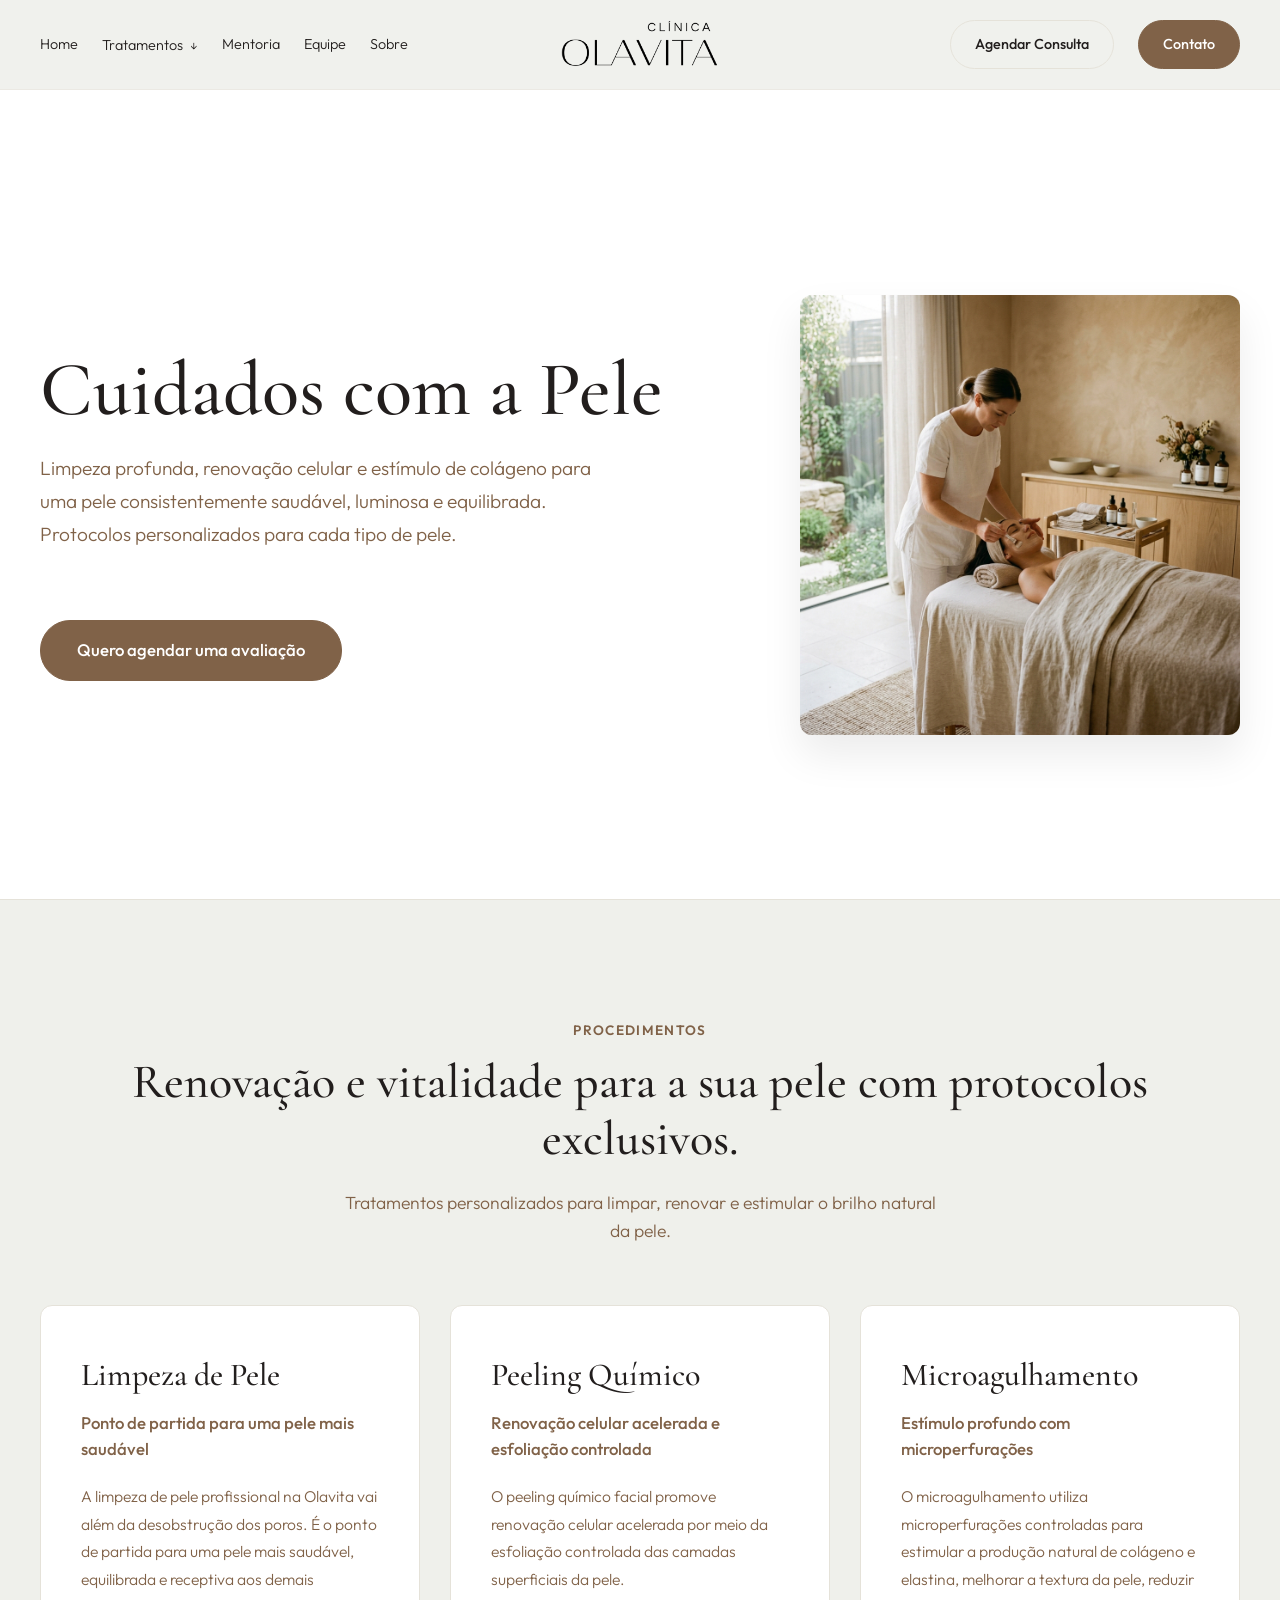
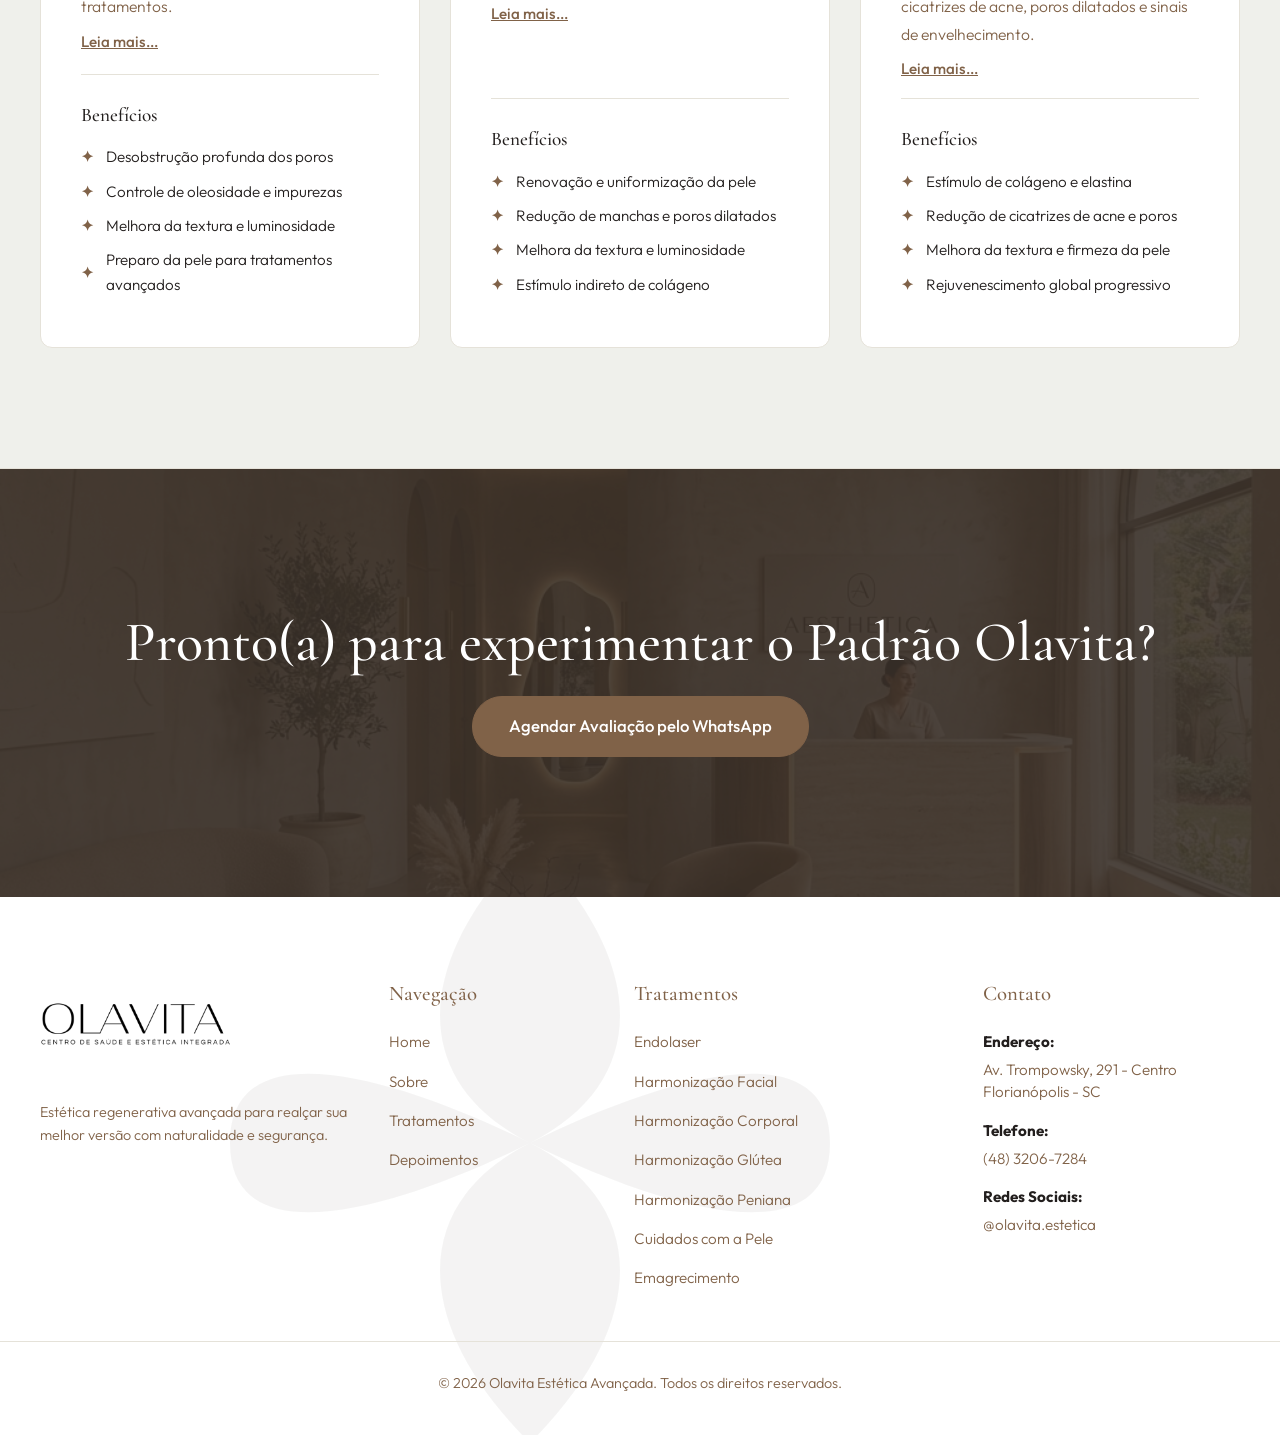
==== commit 752aba2d: "Add files via upload" ====
--- a/cuidados-pele.html
+++ b/cuidados-pele.html
@@ -1,4 +1,4 @@
-<!DOCTYPE html>
+﻿<!DOCTYPE html>
 <html lang="pt-BR">
 <head>
     <meta charset="UTF-8">
@@ -31,6 +31,7 @@
                     </div>
                 </div>
                 <a href="mentoria.html" class="nav-link">Mentoria</a>
+                <a href="equipe.html" class="nav-link">Equipe</a>
                 <a href="index.html#apresentacao" class="nav-link">Sobre</a>
             </div>
             
@@ -39,7 +40,7 @@
             </a>
             
             <div class="nav-right">
-                <a href="index.html#agende" class="btn btn-outline">Agendar Consulta</a>
+                <a href="https://wa.me/554832067284?text=Ol%C3%A1%2C%20gostaria%20de%20agendar%20uma%20avalia%C3%A7%C3%A3o%20na%20Olavita." target="_blank" class="btn btn-outline">Agendar Consulta</a>
                 <a href="index.html#agende" class="btn btn-primary">Contato</a>
             </div>
 
@@ -68,8 +69,9 @@
                     </div>
                 </div>
                 <a href="mentoria.html" class="mobile-nav-link">Mentoria</a>
+                <a href="equipe.html" class="mobile-nav-link">Equipe</a>
                 <a href="index.html#apresentacao" class="mobile-nav-link">Sobre</a>
-                <a href="index.html#agende" class="btn btn-primary mobile-cta">Agendar Consulta</a>
+                <a href="https://wa.me/554832067284?text=Ol%C3%A1%2C%20gostaria%20de%20agendar%20uma%20avalia%C3%A7%C3%A3o%20na%20Olavita." target="_blank" class="btn btn-primary mobile-cta">Agendar Consulta</a>
             </div>
         </div>
     </nav>
--- a/style.css
+++ b/style.css
@@ -619,6 +619,7 @@
     font-size: 1.45rem;
     margin-bottom: 12px;
     color: var(--text-main);
+    font-weight: 600;
 }
 
 .treatment-card p {
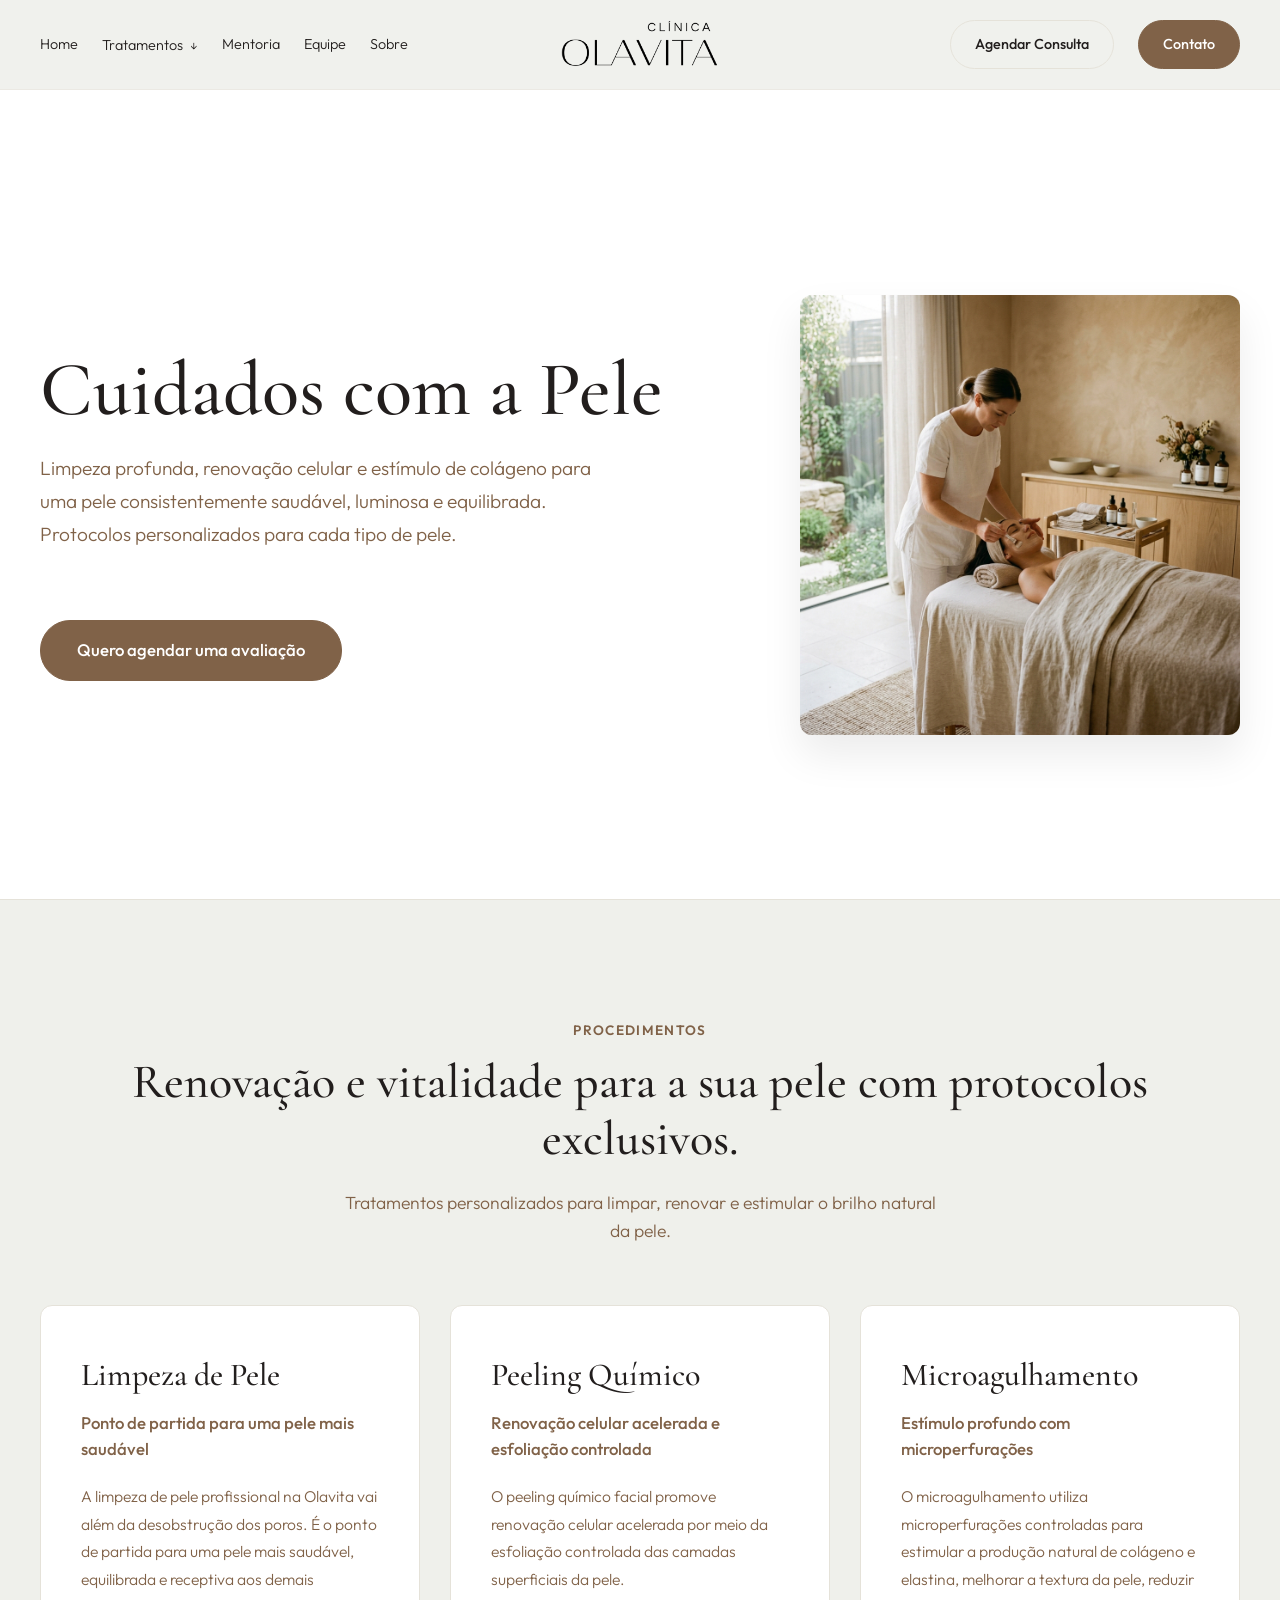
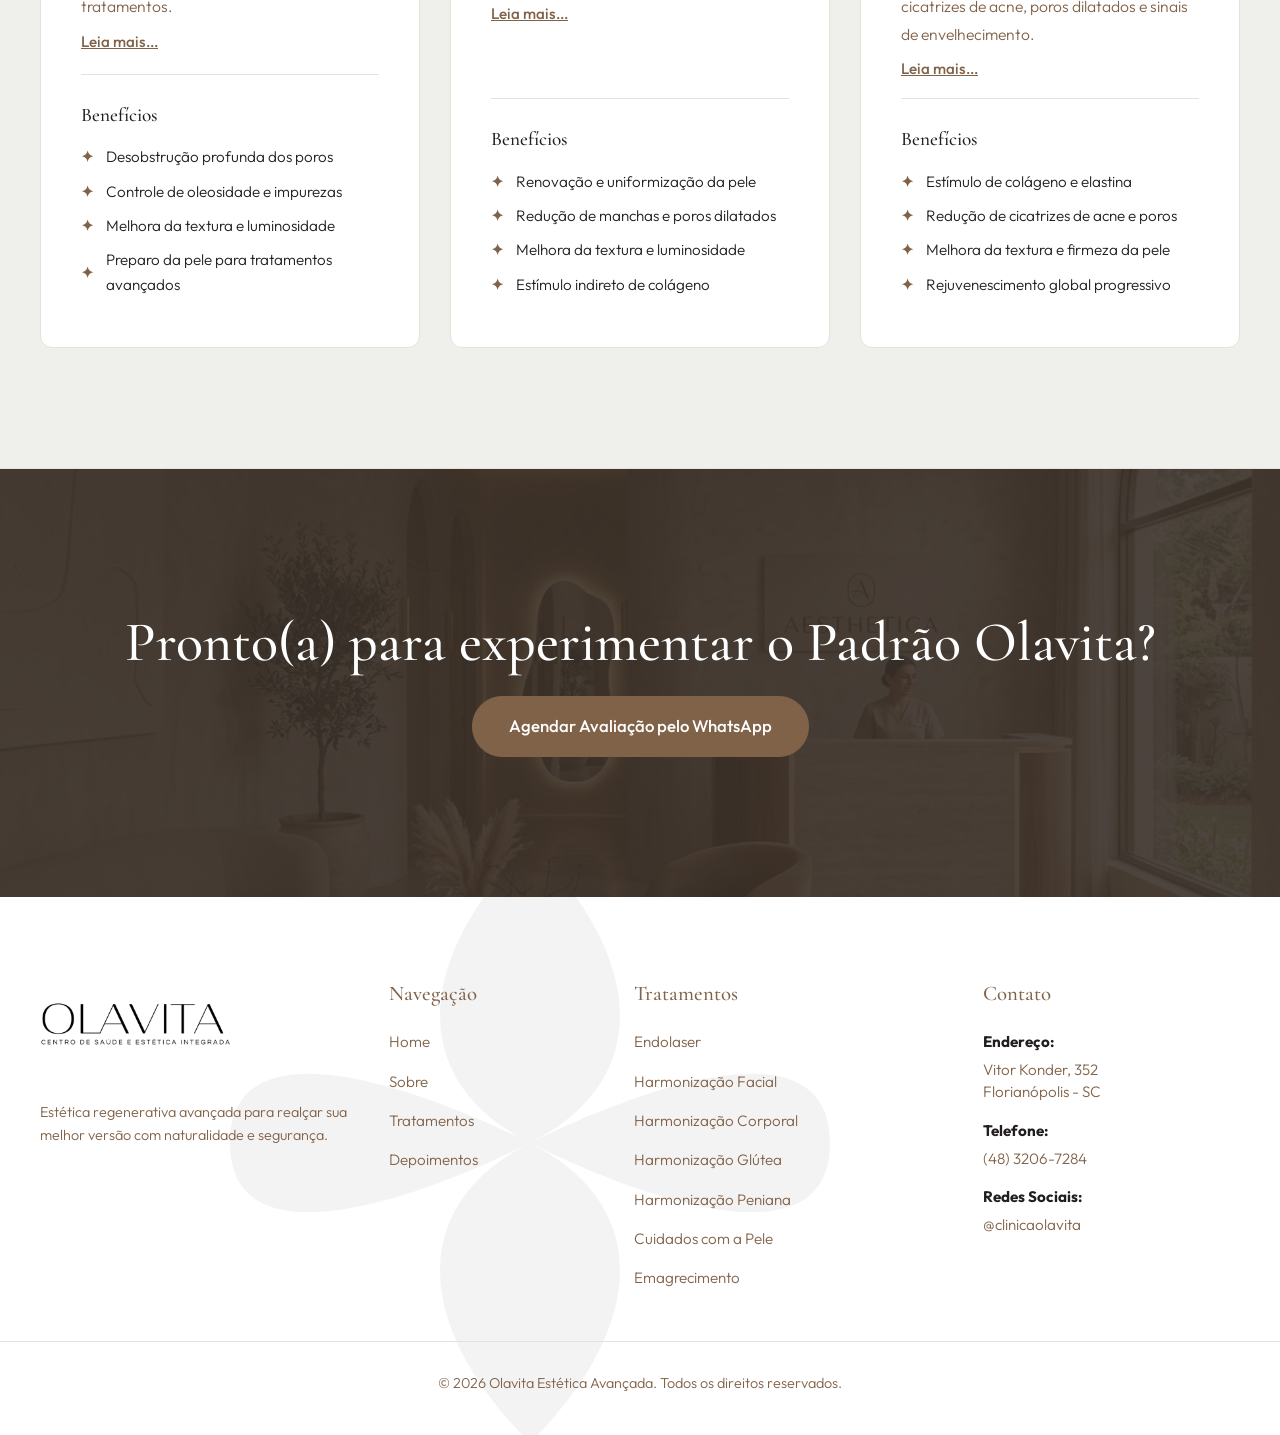
==== commit 59e3fd42: "Add files via upload" ====
--- a/cuidados-pele.html
+++ b/cuidados-pele.html
@@ -232,7 +232,7 @@
                 <h4>Contato</h4>
                 <div class="footer-contact-item">
                     <strong>Endereço:</strong>
-                    <p>Av. Trompowsky, 291 - Centro<br>Florianópolis - SC</p>
+                    <p>Vitor Konder, 352<br>Florianópolis - SC</p>
                 </div>
                 <div class="footer-contact-item">
                     <strong>Telefone:</strong>
@@ -240,7 +240,7 @@
                 </div>
                 <div class="footer-contact-item">
                     <strong>Redes Sociais:</strong>
-                    <p><a href="https://instagram.com" target="_blank">@olavita.estetica</a></p>
+                    <p><a href="https://instagram.com/clinicaolavita" target="_blank">@clinicaolavita</a></p>
                 </div>
             </div>
         </div>
@@ -311,3 +311,6 @@
 
 
 
+
+
+
--- a/style.css
+++ b/style.css
@@ -1713,9 +1713,22 @@
 }
 
 @media (max-width: 600px) {
+    .lp-carousel-btn {
+        display: none !important;
+    }
+    .lp-carousel-viewport {
+        margin-left: -20px;
+        margin-right: -20px;
+        padding-left: 20px;
+        padding-right: 20px;
+        width: auto;
+    }
+    .lp-carousel-track {
+        gap: 16px;
+    }
     .lp-carousel-track .lp-step-card {
-        flex: 0 0 100%;
-        max-width: 100%;
+        flex: 0 0 85%;
+        max-width: 85%;
     }
 }
 
@@ -2439,5 +2452,28 @@
     }
 }
 
-
-
+/* Disable carousel on mobile for specific instances */
+@media (max-width: 768px) {
+    .disable-mobile-carousel .lp-carousel-viewport {
+        margin: 0 !important;
+        padding: 0 !important;
+        overflow: visible !important;
+    }
+    .disable-mobile-carousel .lp-carousel-track {
+        display: flex;
+        flex-direction: column;
+        gap: 20px !important;
+        transform: none !important;
+        width: 100% !important;
+    }
+    .disable-mobile-carousel .lp-step-card {
+        flex: 1 1 auto !important;
+        max-width: 100% !important;
+        width: 100% !important;
+        margin-right: 0 !important;
+    }
+    .disable-mobile-carousel .lp-carousel-btn,
+    .disable-mobile-carousel .lp-carousel-dots {
+        display: none !important;
+    }
+}
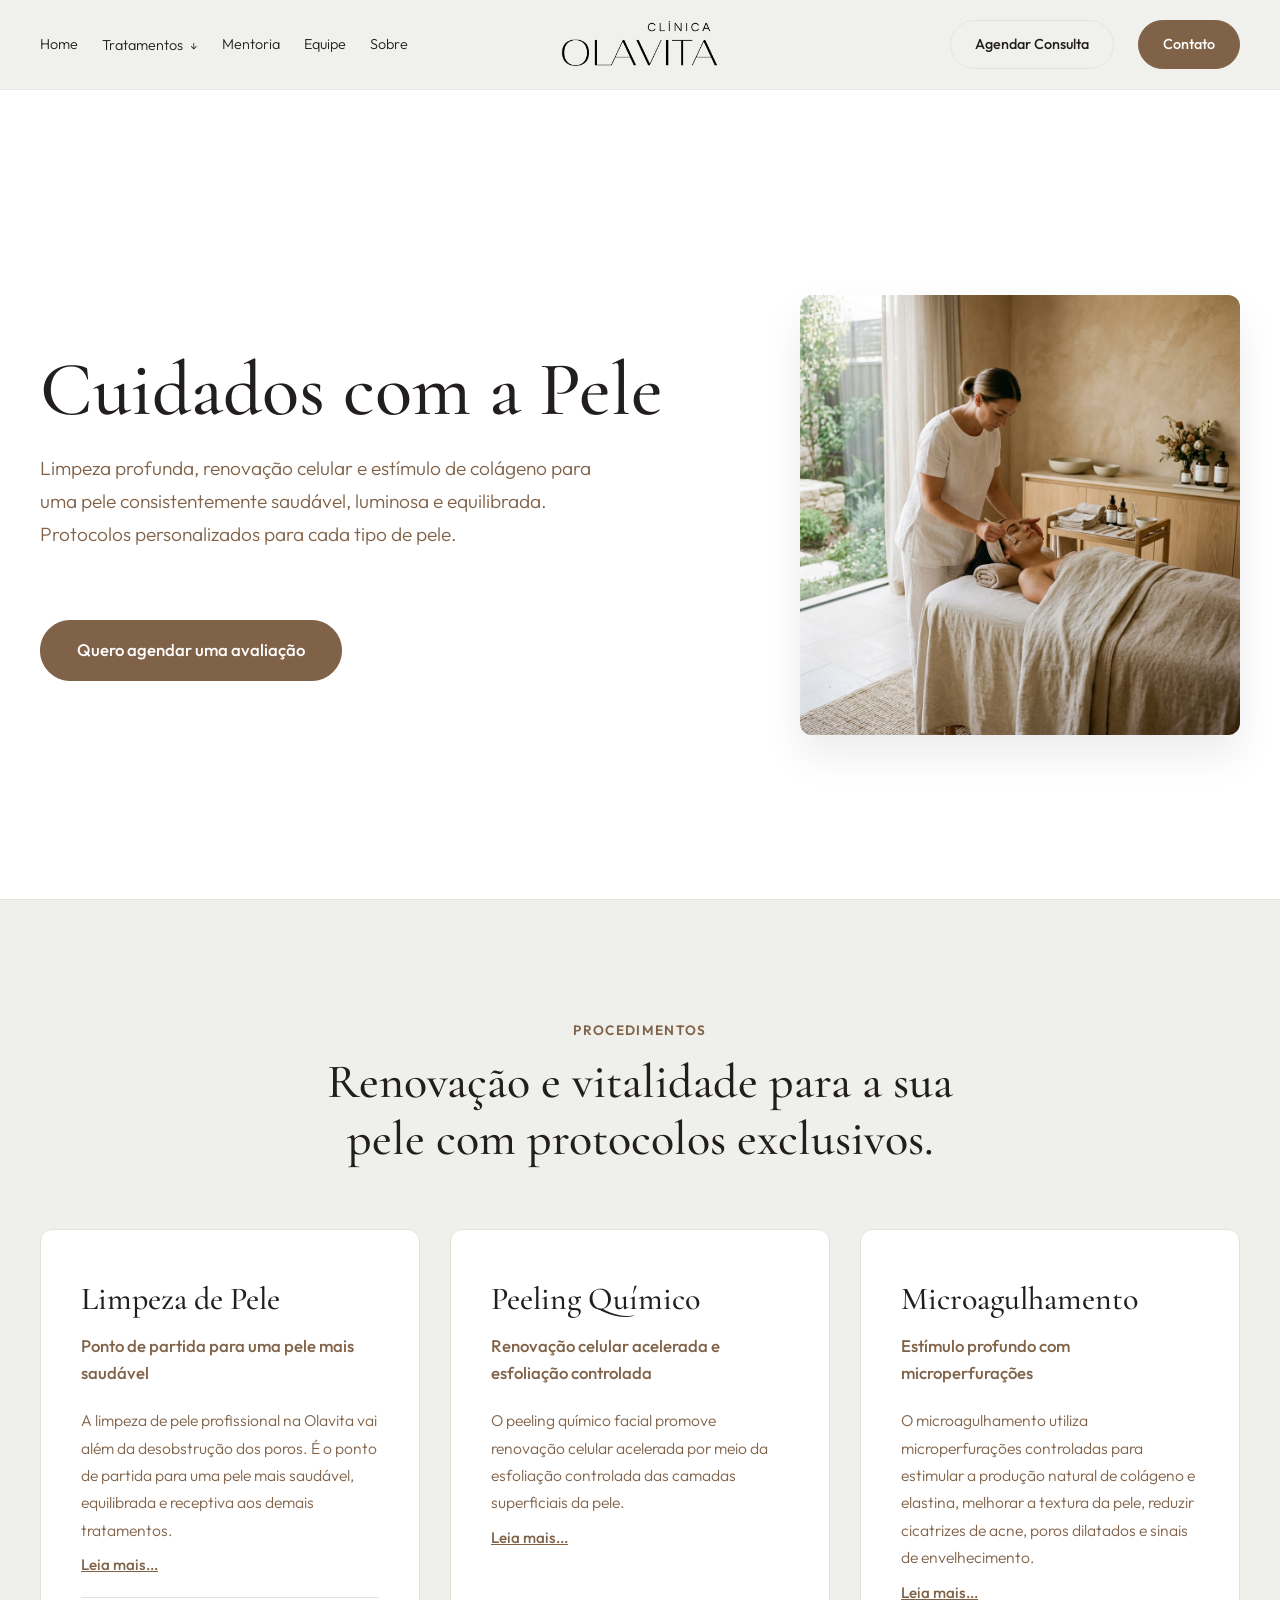
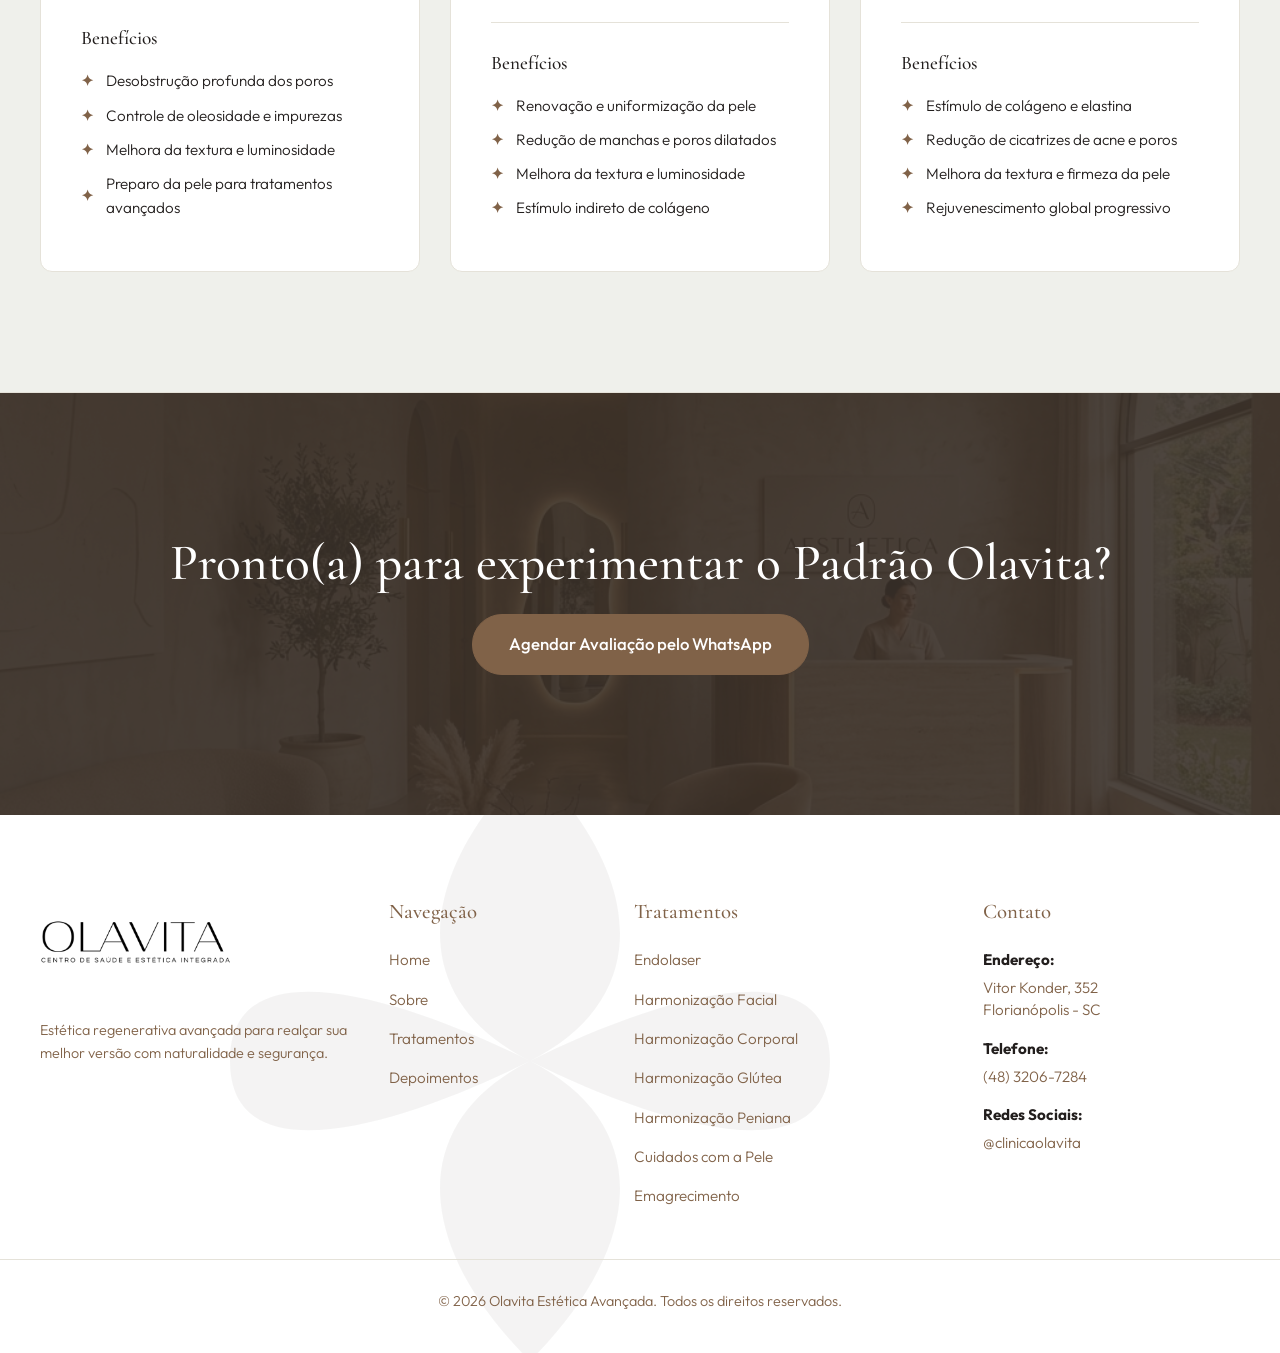
==== commit 24ef6dca: "Add files via upload" ====
--- a/cuidados-pele.html
+++ b/cuidados-pele.html
@@ -1,4 +1,4 @@
-﻿<!DOCTYPE html>
+<!DOCTYPE html>
 <html lang="pt-BR">
 <head>
     <meta charset="UTF-8">
@@ -105,7 +105,6 @@
                 <div class="lp-section-header text-center">
                     <span class="lp-section-tag">Procedimentos</span>
                     <h2 class="section-title">Renovação e vitalidade para a sua pele com protocolos exclusivos.</h2>
-                    <p class="lp-section-desc">Tratamentos personalizados para limpar, renovar e estimular o brilho natural da pele.</p>
                 </div>
 
                 <div class="lp-procedures-grid-3">
--- a/style.css
+++ b/style.css
@@ -48,6 +48,7 @@
 h1, h2, h3, .brand {
     font-family: var(--font-heading);
     font-weight: 500;
+    text-wrap: balance;
 }
 
 p {
@@ -630,12 +631,14 @@
 
 .featured-treatment {
     grid-column: span 3;
-    flex-direction: row;
+    flex-direction: column;
     align-items: center;
-    justify-content: space-between;
+    justify-content: center;
+    text-align: center;
     background-color: #F4EAE0;
     border-color: transparent;
     padding: 30px 45px;
+    gap: 10px;
 }
 
 .featured-treatment:hover {
@@ -896,7 +899,7 @@
 }
 
 .cta-section .cta-title {
-    font-size: 3.5rem;
+    font-size: 3.2rem;
     margin-bottom: 40px;
     color: #FFF;
 }
@@ -1336,7 +1339,7 @@
     }
 
     .cta-section .cta-title {
-        font-size: 2.4rem;
+        font-size: 2.2rem;
         margin-bottom: 30px;
     }
 
@@ -2088,7 +2091,7 @@
 }
 
 .lp-final-cta-section .section-title {
-    font-size: 3.5rem;
+    font-size: 3.2rem;
     margin-bottom: 20px;
     color: #FFF;
 }
@@ -2181,7 +2184,7 @@
     }
     
     .lp-final-cta-section .section-title {
-        font-size: 2.4rem;
+        font-size: 2.2rem;
     }
 }
 
